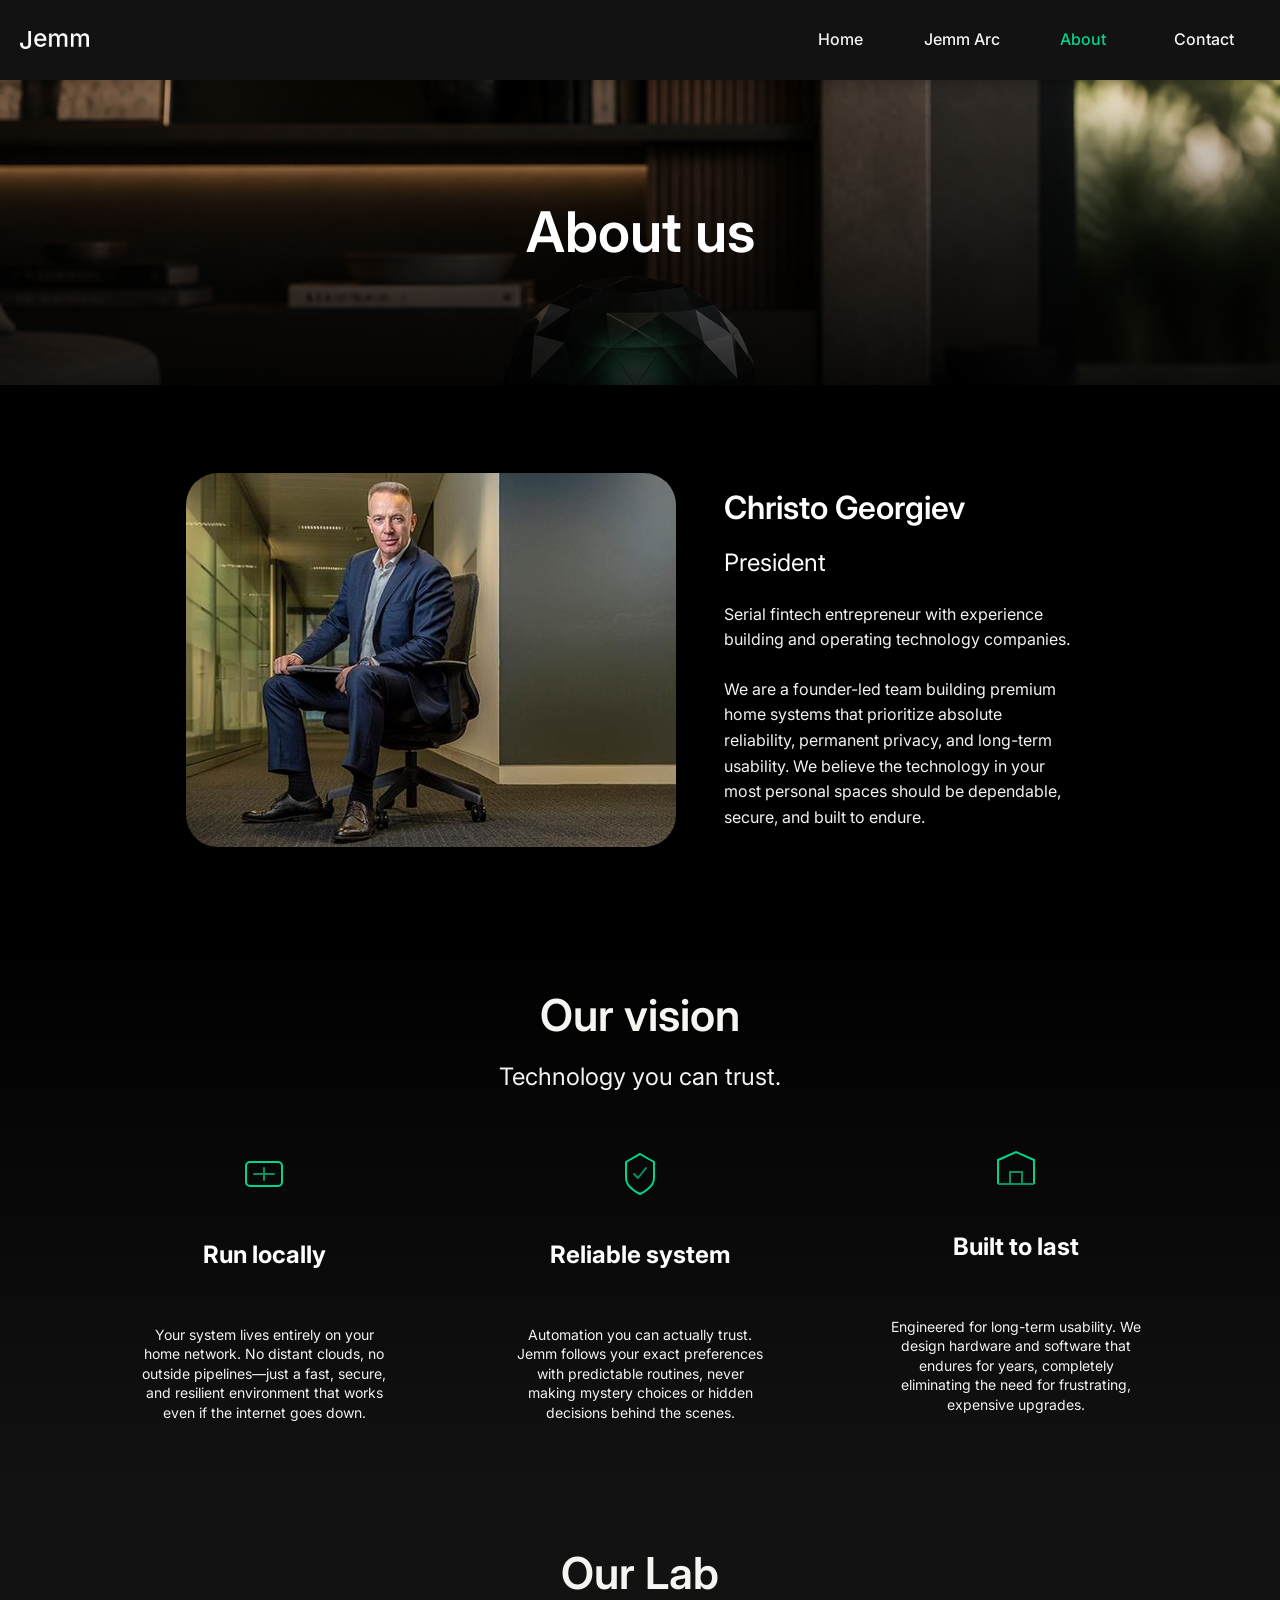
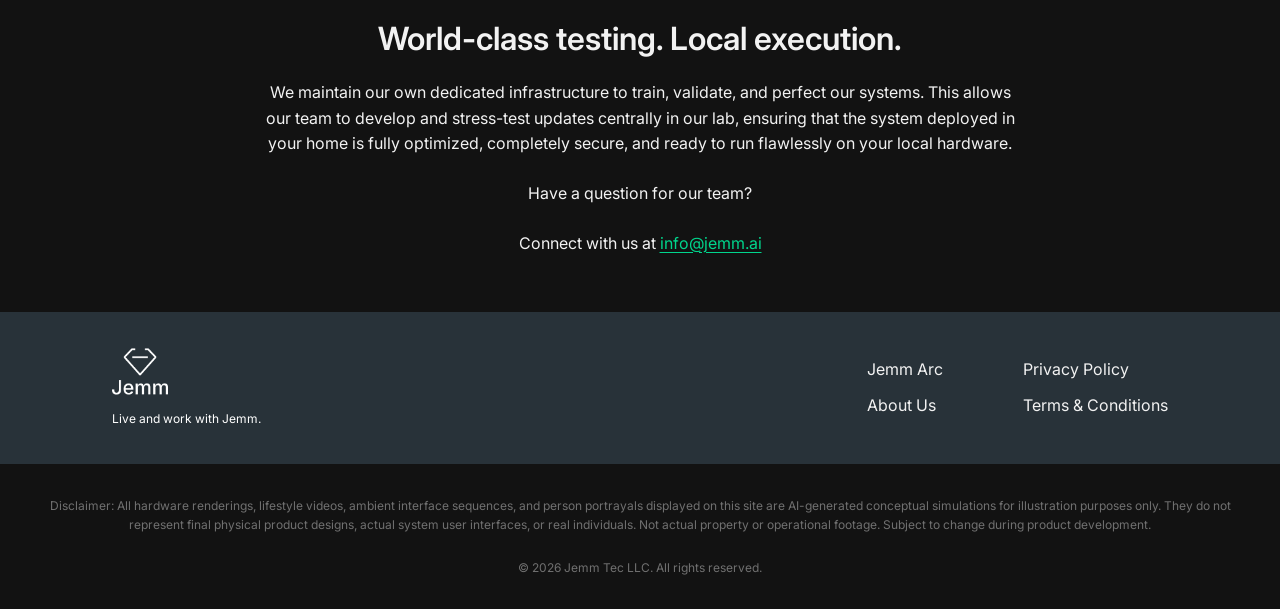
==== about.html @ ce829211 "Add approved Jemm marketing site from Figma Version C. Single static site with Home, Jemm Arc, About" ====
<!DOCTYPE html>
<html lang="en">
<head>
  <meta charset="UTF-8" />
  <meta name="viewport" content="width=device-width, initial-scale=1.0" />
  <link rel="icon" href="assets/favicon.png" type="image/png" />
  <title>About — Jemm</title>
  <meta name="description" content="Founder-led team building premium home systems that prioritize reliability, privacy, and long-term usability." />
  <link rel="preconnect" href="https://fonts.googleapis.com" />
  <link rel="preconnect" href="https://fonts.gstatic.com" crossorigin />
  <link href="https://fonts.googleapis.com/css2?family=Inter:wght@400;500;600;700&display=swap" rel="stylesheet" />
  <link rel="stylesheet" href="css/styles.css" />
</head>
<body>

  <header class="site-header">
    <div class="container site-header__inner">
      <a href="index.html" class="site-logo" aria-label="Jemm home">
        <img src="assets/logo-landscape.svg" alt="Jemm" width="73" height="18" />
      </a>
      <button class="site-nav-toggle" type="button" id="siteNavToggle" aria-expanded="false" aria-controls="siteNav" aria-label="Open menu">
        <span></span><span></span><span></span>
      </button>
      <nav class="site-nav" id="siteNav" aria-label="Main">
        <a href="index.html">Home</a>
        <a href="jemm-arc.html">Jemm Arc</a>
        <a href="about.html" class="is-active" aria-current="page">About</a>
        <a href="contact.html">Contact</a>
      </nav>
    </div>
  </header>

  <main>
    <section class="hero-page" aria-labelledby="about-hero-title">
      <div class="hero-page__bg" aria-hidden="true">
        <img src="assets/images/hero-product.jpg" alt="" />
        <div class="hero-page__overlay"></div>
      </div>
      <div class="hero-page__content">
        <h1 class="h1" id="about-hero-title" style="color: var(--white);">About us</h1>
      </div>
    </section>

    <section class="section section--black" aria-labelledby="founder-title">
      <div class="container">
        <div class="split-card" style="max-width: 972px;">
          <div class="split-card__media">
            <img src="assets/images/christo.jpg" alt="Christo Georgiev, President of Jemm" loading="lazy" />
          </div>
          <div class="split-card__body">
            <h2 class="h3" id="founder-title" style="color: var(--white);">Christo Georgiev</h2>
            <p class="h4" style="color: var(--white); margin: 0;">President</p>
            <p style="margin: 0;">Serial fintech entrepreneur with experience building and operating technology companies.</p>
            <p style="margin: 0;">We are a founder-led team building premium home systems that prioritize absolute reliability, permanent privacy, and long-term usability. We believe the technology in your most personal spaces should be dependable, secure, and built to endure.</p>
          </div>
        </div>
      </div>
    </section>

    <section class="section section--gradient-dark" aria-labelledby="vision-title">
      <div class="container">
        <header class="section-header" style="margin-bottom: 56px;">
          <h2 class="h2" id="vision-title" style="color: var(--coconut);">Our vision</h2>
          <p class="h4" style="color: var(--lite-gray); margin: 0;">Technology you can trust.</p>
        </header>
        <div class="selling-points">
          <article class="selling-point">
            <img class="selling-point__icon" src="assets/icons/icon-local.svg" alt="" style="height: 52px;" />
            <h3 class="selling-point__title">Run locally</h3>
            <p class="selling-point__desc">Your system lives entirely on your home network. No distant clouds, no outside pipelines—just a fast, secure, and resilient environment that works even if the internet goes down.</p>
          </article>
          <article class="selling-point">
            <img class="selling-point__icon" src="assets/icons/icon-reliable.svg" alt="" style="height: 52px;" />
            <h3 class="selling-point__title">Reliable system</h3>
            <p class="selling-point__desc">Automation you can actually trust. Jemm follows your exact preferences with predictable routines, never making mystery choices or hidden decisions behind the scenes.</p>
          </article>
          <article class="selling-point">
            <img class="selling-point__icon" src="assets/icons/icon-lasting.svg" alt="" style="height: 44px;" />
            <h3 class="selling-point__title">Built to last</h3>
            <p class="selling-point__desc">Engineered for long-term usability. We design hardware and software that endures for years, completely eliminating the need for frustrating, expensive upgrades.</p>
          </article>
        </div>
      </div>
    </section>

    <section class="section section--ink" aria-labelledby="lab-title">
      <div class="container lab-section">
        <h2 class="h2" id="lab-title" style="color: var(--coconut);">Our Lab</h2>
        <p class="h3" style="color: var(--lite-gray); margin: 0;">World-class testing. Local execution.</p>
        <p style="margin: 0;">We maintain our own dedicated infrastructure to train, validate, and perfect our systems. This allows our team to develop and stress-test updates centrally in our lab, ensuring that the system deployed in your home is fully optimized, completely secure, and ready to run flawlessly on your local hardware.</p>
        <p style="margin: 0;">Have a question for our team?</p>
        <p style="margin: 0;">Connect with us at <a href="mailto:info@jemm.ai">info@jemm.ai</a></p>
      </div>
    </section>
  </main>

  <footer class="site-footer">
    <div class="container site-footer__inner">
      <div class="site-footer__brand">
        <img class="site-footer__logo" src="assets/logo-vertical.svg" alt="Jemm" width="56" height="47" />
        <p class="caption-12" style="color: var(--white); margin: 0;">Live and work with Jemm.</p>
      </div>
      <div class="site-footer__links">
        <div class="site-footer__col">
          <a href="jemm-arc.html">Jemm Arc</a>
          <a href="about.html">About Us</a>
        </div>
        <div class="site-footer__col">
          <a href="#">Privacy Policy</a>
          <a href="#">Terms &amp; Conditions</a>
        </div>
      </div>
    </div>
  </footer>

  <div class="site-disclaimer">
    <p>Disclaimer: All hardware renderings, lifestyle videos, ambient interface sequences, and person portrayals displayed on this site are AI-generated conceptual simulations for illustration purposes only. They do not represent final physical product designs, actual system user interfaces, or real individuals. Not actual property or operational footage. Subject to change during product development.</p>
    <p>© 2026 Jemm Tec LLC. All rights reserved.</p>
  </div>

  <script src="js/site.js"></script>
</body>
</html>
---- css/styles.css ----
/* Jemm Website Approved — from Figma Version C */

:root {
  --ink: #121212;
  --charcoal: #202020;
  --steel: #283239;
  --deep-green: #002928;
  --emerald: #059161;
  --neon: #00d58c;
  --lite-gray: #f2f2f2;
  --coconut: #f7f5f2;
  --gray: #707070;
  --white: #ffffff;

  --font: "Inter", system-ui, sans-serif;
  --container: 1440px;
  --gutter: 56px;
  --nav-h: 80px;

  --h1: clamp(2.25rem, 5vw, 3.5rem);
  --h2: clamp(1.75rem, 4vw, 2.75rem);
  --h3: clamp(1.375rem, 2.5vw, 2rem);
  --h4: 1.5rem;
  --body: 1rem;
  --caption-14: 0.875rem;
  --caption-12: 0.75rem;

  --radius-sm: 8px;
  --radius-lg: 32px;
  --radius-xl: 48px;
  --shadow-nav: 0 4px 12.5px rgba(0, 0, 0, 0.25);
}

*, *::before, *::after { box-sizing: border-box; }

html { scroll-behavior: smooth; }

body {
  margin: 0;
  font-family: var(--font);
  font-size: var(--body);
  line-height: 1.6;
  color: var(--lite-gray);
  background: var(--ink);
  -webkit-font-smoothing: antialiased;
}

img { max-width: 100%; height: auto; display: block; }

a { color: inherit; text-decoration: none; }

.container {
  width: min(var(--container), 100%);
  margin-inline: auto;
  padding-inline: var(--gutter);
}

/* Typography */
.h1, h1.h1 {
  font-size: var(--h1);
  font-weight: 600;
  line-height: 1.1;
  margin: 0;
}

.h2, h2.h2 {
  font-size: var(--h2);
  font-weight: 600;
  line-height: 1.1;
  margin: 0;
}

.h3, h3.h3 {
  font-size: var(--h3);
  font-weight: 600;
  line-height: 1.1;
  margin: 0;
}

.h4, h4.h4 {
  font-size: var(--h4);
  font-weight: 400;
  line-height: 1.2;
  margin: 0;
}

.text-neon { color: var(--neon); }
.text-emerald { color: var(--emerald); }
.text-center { text-align: center; }
.text-muted { color: var(--gray); }
.lead { font-size: var(--h4); line-height: 1.2; }
.caption-14 { font-size: var(--caption-14); line-height: 1.4; }
.caption-12 { font-size: var(--caption-12); line-height: 1.4; }

.section-header {
  display: flex;
  flex-direction: column;
  align-items: center;
  gap: 24px;
  text-align: center;
  max-width: 896px;
  margin-inline: auto;
}

.section-header--wide { max-width: 100%; }

/* Buttons */
.btn {
  display: inline-flex;
  align-items: center;
  justify-content: center;
  gap: 8px;
  min-height: 40px;
  padding: 12px 20px;
  border-radius: var(--radius-sm);
  border: none;
  font-family: var(--font);
  font-size: var(--body);
  font-weight: 500;
  line-height: 1;
  cursor: pointer;
  transition: background 0.2s, border-color 0.2s, color 0.2s;
}

.btn--primary {
  background: var(--emerald);
  color: var(--white);
}

.btn--primary:hover { background: #047a4f; }

.btn--outline {
  background: transparent;
  color: var(--white);
  border: 1px solid var(--white);
}

.btn--outline:hover {
  background: rgba(255, 255, 255, 0.08);
}

.btn--dark {
  background: var(--emerald);
  color: var(--white);
}

.icon-btn {
  display: inline-flex;
  align-items: center;
  justify-content: center;
  width: 40px;
  height: 40px;
  border-radius: 50%;
  border: 1px solid rgba(255, 255, 255, 0.35);
  background: rgba(0, 0, 0, 0.35);
  color: var(--white);
  cursor: pointer;
}

.icon-btn svg { width: 18px; height: 18px; }

/* Header / Nav */
.site-header {
  position: sticky;
  top: 0;
  z-index: 100;
  height: var(--nav-h);
  background: var(--ink);
  box-shadow: var(--shadow-nav);
}

.site-header__inner {
  display: flex;
  align-items: center;
  justify-content: space-between;
  height: var(--nav-h);
  padding-inline: 20px;
}

.site-logo img {
  height: 18px;
  width: auto;
}

.site-nav {
  display: flex;
  align-items: center;
  gap: 8px;
}

.site-nav a {
  display: flex;
  align-items: center;
  justify-content: center;
  min-width: 113px;
  padding: 4px 8px;
  font-size: var(--body);
  font-weight: 500;
  color: var(--lite-gray);
  transition: color 0.2s;
}

.site-nav a:hover { color: var(--neon); }

.site-nav a.is-active { color: var(--neon); }
.site-nav a.is-active--emerald { color: var(--emerald); }

.site-nav-toggle {
  display: none;
  flex-direction: column;
  gap: 5px;
  padding: 8px;
  border: none;
  background: none;
  cursor: pointer;
}

.site-nav-toggle span {
  display: block;
  width: 22px;
  height: 2px;
  background: var(--white);
}

@media (max-width: 768px) {
  .site-nav-toggle { display: flex; }

  .site-nav {
    position: fixed;
    inset: var(--nav-h) 0 auto 0;
    flex-direction: column;
    padding: 24px;
    background: var(--ink);
    transform: translateY(-120%);
    opacity: 0;
    pointer-events: none;
    transition: transform 0.25s, opacity 0.25s;
  }

  .site-nav.is-open {
    transform: translateY(0);
    opacity: 1;
    pointer-events: auto;
  }
}

/* Hero — Home */
.hero-home {
  position: relative;
  min-height: calc(100vh - var(--nav-h));
  min-height: calc(100dvh - var(--nav-h));
  display: flex;
  align-items: flex-end;
  justify-content: center;
  padding: var(--gutter);
  padding-bottom: 100px;
  overflow: hidden;
}

.hero-home__bg {
  position: absolute;
  inset: 0;
  z-index: 0;
}

.hero-home__bg img {
  width: 100%;
  height: 100%;
  object-fit: cover;
}

.hero-home__overlay {
  position: absolute;
  inset: 0;
  background: linear-gradient(to top, rgba(0, 0, 0, 0.75) 0%, rgba(0, 0, 0, 0.35) 50%, rgba(0, 0, 0, 0.2) 100%);
}

.hero-home__content {
  position: relative;
  z-index: 1;
  display: flex;
  flex-direction: column;
  align-items: center;
  gap: 56px;
  width: 100%;
  max-width: 590px;
  text-align: center;
}

.hero-home__copy { display: flex; flex-direction: column; gap: 8px; }

.hero-home__actions {
  display: flex;
  flex-wrap: wrap;
  gap: 12px;
  justify-content: center;
}

/* Hero — Page (product, about, contact) */
.hero-page {
  position: relative;
  min-height: 305px;
  display: flex;
  align-items: center;
  justify-content: center;
  padding: var(--gutter);
  text-align: center;
}

.hero-page--tall { min-height: 350px; }

.hero-page__bg {
  position: absolute;
  inset: 0;
  z-index: 0;
}

.hero-page__bg img {
  width: 100%;
  height: 100%;
  object-fit: cover;
}

.hero-page__overlay {
  position: absolute;
  inset: 0;
  background: linear-gradient(to top, rgba(0, 0, 0, 0.85), rgba(0, 0, 0, 0));
}

.hero-page__content {
  position: relative;
  z-index: 1;
  max-width: 590px;
}

/* Sections */
.section {
  padding: 56px var(--gutter);
}

.section--gradient-dark {
  background: linear-gradient(to bottom, #000, var(--ink));
}

.section--black { background: #000; }
.section--charcoal { background: var(--charcoal); }
.section--ink { background: var(--ink); }
.section--deep { background: var(--deep-green); }
.section--steel { background: var(--steel); }

/* Introducing Jemm Arc */
.arc-intro {
  display: flex;
  flex-direction: column;
  align-items: center;
  gap: 32px;
  text-align: center;
}

.arc-intro__title {
  font-size: var(--h1);
  font-weight: 600;
  color: var(--neon);
  margin: 0;
}

.arc-intro__lead {
  font-size: var(--h4);
  color: var(--lite-gray);
  max-width: 1328px;
}

.arc-intro__tagline {
  font-size: var(--body);
  color: var(--white);
}

.device-showcase {
  position: relative;
  width: min(668px, 100%);
  height: 354px;
}

.device-showcase__blur {
  position: absolute;
  left: 50%;
  top: 50%;
  transform: translate(-50%, -50%);
  width: 327px;
  height: 328px;
  pointer-events: none;
}

.device-showcase__wave {
  position: absolute;
  inset: -4% -8%;
  pointer-events: none;
}

.device-showcase__device {
  position: absolute;
  left: 50%;
  top: 50%;
  transform: translate(-50%, -50%);
  width: min(441px, 90%);
}

.selling-points {
  display: grid;
  grid-template-columns: repeat(3, 1fr);
  gap: 72px;
  width: 100%;
  max-width: 1328px;
  margin-top: 24px;
}

.selling-point {
  display: flex;
  flex-direction: column;
  align-items: center;
  gap: 12px;
  text-align: center;
  max-width: 350px;
  padding-inline: 24px;
}

.selling-point__icon {
  width: 52px;
  height: 62px;
  object-fit: contain;
}

.selling-point__title {
  font-size: var(--h4);
  color: var(--white);
}

.selling-point__desc {
  font-size: var(--caption-14);
  color: var(--lite-gray);
  line-height: 1.4;
}

@media (max-width: 960px) {
  .selling-points { grid-template-columns: 1fr; gap: 40px; }
  .selling-point { max-width: none; }
}

/* Simply speak / Hey Jemm */
.hey-jemm {
  display: flex;
  flex-direction: column;
  align-items: center;
  gap: 32px;
}

.hey-jemm__demo {
  position: relative;
  width: 100%;
  max-width: 1328px;
  min-height: 480px;
  border-radius: var(--radius-xl);
  background: var(--charcoal) url("../assets/images/story-1.jpg") center / cover no-repeat;
  display: flex;
  align-items: flex-end;
  justify-content: center;
  padding: 32px 24px 48px;
  overflow: hidden;
}

.hey-jemm__demo::before {
  content: "";
  position: absolute;
  inset: 0;
  background: linear-gradient(to top, rgba(0, 0, 0, 0.85) 0%, rgba(0, 0, 0, 0.2) 60%);
}

.hey-jemm__panel {
  position: relative;
  z-index: 1;
  display: flex;
  flex-direction: column;
  align-items: center;
  gap: 24px;
  width: 100%;
  max-width: 748px;
  text-align: center;
}

.hey-jemm__response {
  font-size: var(--h3);
  font-weight: 600;
  color: var(--neon);
}

.hey-jemm__chips {
  display: flex;
  flex-wrap: wrap;
  gap: 16px;
  justify-content: center;
}

.chip-btn {
  min-height: 40px;
  padding: 12px 20px;
  border-radius: var(--radius-sm);
  border: none;
  background: var(--emerald);
  color: var(--white);
  font-family: var(--font);
  font-size: var(--body);
  cursor: pointer;
  transition: background 0.2s;
}

.chip-btn:hover { background: #047a4f; }
.chip-btn.is-active { outline: 2px solid var(--neon); outline-offset: 2px; }

/* Story rows */
.story-rows {
  display: flex;
  flex-direction: column;
  gap: 72px;
  width: 100%;
  max-width: 1328px;
  margin-inline: auto;
}

.story-row {
  display: grid;
  grid-template-columns: 1fr 1fr;
  gap: 0;
  align-items: center;
  min-height: 400px;
}

.story-row__media {
  border-radius: var(--radius-xl);
  overflow: hidden;
  aspect-ratio: 657 / 561;
}

.story-row__media img {
  width: 100%;
  height: 100%;
  object-fit: cover;
}

.story-row__copy {
  display: flex;
  flex-direction: column;
  gap: 24px;
  padding: 0 56px;
}

.story-row--reverse .story-row__media { order: 2; }
.story-row--reverse .story-row__copy { order: 1; }

@media (max-width: 960px) {
  .story-row,
  .story-row--reverse {
    grid-template-columns: 1fr;
  }

  .story-row__copy { padding: 24px 0; order: 2 !important; }
  .story-row__media { order: 1 !important; }
}

/* Ownership */
.ownership-visual {
  width: 100%;
  border-radius: var(--radius-xl);
  overflow: hidden;
  aspect-ratio: 1328 / 600;
  margin-top: 48px;
}

.ownership-visual img {
  width: 100%;
  height: 100%;
  object-fit: cover;
}

/* CTA band */
.cta-band {
  position: relative;
  min-height: 500px;
  display: flex;
  align-items: center;
  justify-content: center;
  padding: 20px var(--gutter);
  text-align: center;
}

.cta-band__bg {
  position: absolute;
  inset: 0;
}

.cta-band__bg img {
  width: 100%;
  height: 100%;
  object-fit: cover;
}

.cta-band__overlay {
  position: absolute;
  inset: 0;
  background: rgba(0, 0, 0, 0.25);
}

.cta-band__content {
  position: relative;
  z-index: 1;
  display: flex;
  flex-direction: column;
  align-items: center;
  gap: 24px;
  max-width: 700px;
}

/* Product split */
.split-card {
  display: grid;
  grid-template-columns: minmax(0, 490px) 1fr;
  gap: 24px;
  align-items: center;
  max-width: 1131px;
  margin-inline: auto;
  padding: 32px;
  border-radius: var(--radius-xl);
}

.split-card__media {
  border-radius: var(--radius-lg);
  overflow: hidden;
  aspect-ratio: 490 / 374;
}

.split-card__media img {
  width: 100%;
  height: 100%;
  object-fit: cover;
}

.split-card__body {
  display: flex;
  flex-direction: column;
  gap: 24px;
  padding-inline: 24px;
}

@media (max-width: 960px) {
  .split-card {
    grid-template-columns: 1fr;
    padding: 24px;
  }
}

/* Partner band */
.partner-band {
  display: grid;
  grid-template-columns: 1fr auto;
  gap: 100px;
  align-items: center;
  padding: 56px 72px;
}

.partner-band__copy {
  display: flex;
  flex-direction: column;
  gap: 32px;
}

.partner-band__visual {
  position: relative;
  width: 430px;
  height: 228px;
}

.partner-band__visual img.device {
  position: absolute;
  left: 50%;
  top: 50%;
  transform: translate(-50%, -50%);
  width: 245px;
}

.partner-band__visual img.blur {
  position: absolute;
  left: 50%;
  top: 50%;
  transform: translate(-50%, -50%);
  width: 228px;
}

@media (max-width: 960px) {
  .partner-band {
    grid-template-columns: 1fr;
    gap: 40px;
    padding: 48px var(--gutter);
  }

  .partner-band__visual {
    width: 100%;
    max-width: 430px;
    margin-inline: auto;
  }
}

/* About — lab */
.lab-section {
  max-width: 874px;
  margin-inline: auto;
  text-align: center;
  display: flex;
  flex-direction: column;
  gap: 24px;
}

.lab-section a {
  color: var(--neon);
  text-decoration: underline;
  text-underline-offset: 3px;
}

/* Contact */
.contact-grid {
  display: grid;
  grid-template-columns: 1fr 1fr;
  gap: 56px;
  max-width: 972px;
  margin-inline: auto;
}

.contact-form {
  display: flex;
  flex-direction: column;
  gap: 20px;
}

.contact-form label {
  display: flex;
  flex-direction: column;
  gap: 8px;
  font-size: var(--caption-14);
  color: var(--lite-gray);
}

.contact-form input,
.contact-form textarea,
.contact-form select {
  font-family: var(--font);
  font-size: var(--body);
  padding: 12px 16px;
  border-radius: var(--radius-sm);
  border: 1px solid rgba(255, 255, 255, 0.15);
  background: rgba(255, 255, 255, 0.06);
  color: var(--white);
}

.contact-form textarea { min-height: 140px; resize: vertical; }

.contact-info {
  display: flex;
  flex-direction: column;
  gap: 32px;
}

.contact-info__block h3 {
  font-size: var(--h4);
  font-weight: 400;
  margin: 0 0 8px;
  color: var(--white);
}

.contact-info__block p {
  margin: 0;
  color: var(--lite-gray);
}

.contact-info__block a {
  color: var(--neon);
  text-decoration: underline;
}

@media (max-width: 768px) {
  .contact-grid { grid-template-columns: 1fr; }
}

/* Footer */
.site-footer {
  background: var(--steel);
  padding: 36px var(--gutter);
}

.site-footer__inner {
  display: flex;
  align-items: center;
  justify-content: space-between;
  gap: 16px;
  flex-wrap: wrap;
}

.site-footer__brand {
  display: flex;
  flex-direction: column;
  gap: 16px;
}

.site-footer__logo {
  width: 56px;
  height: 47px;
}

.site-footer__links {
  display: flex;
  gap: 80px;
}

.site-footer__col {
  display: flex;
  flex-direction: column;
  gap: 10px;
}

.site-footer__col a {
  font-size: var(--body);
  color: var(--lite-gray);
}

.site-footer__col a:hover { color: var(--neon); }

.site-disclaimer {
  background: var(--ink);
  padding: 32px 24px;
  display: flex;
  flex-direction: column;
  gap: 24px;
  align-items: center;
  text-align: center;
}

.site-disclaimer p {
  margin: 0;
  font-size: var(--caption-12);
  color: var(--gray);
  max-width: 1392px;
}

@media (max-width: 640px) {
  .site-footer__inner { flex-direction: column; align-items: flex-start; }
  .site-footer__links { gap: 40px; }
}
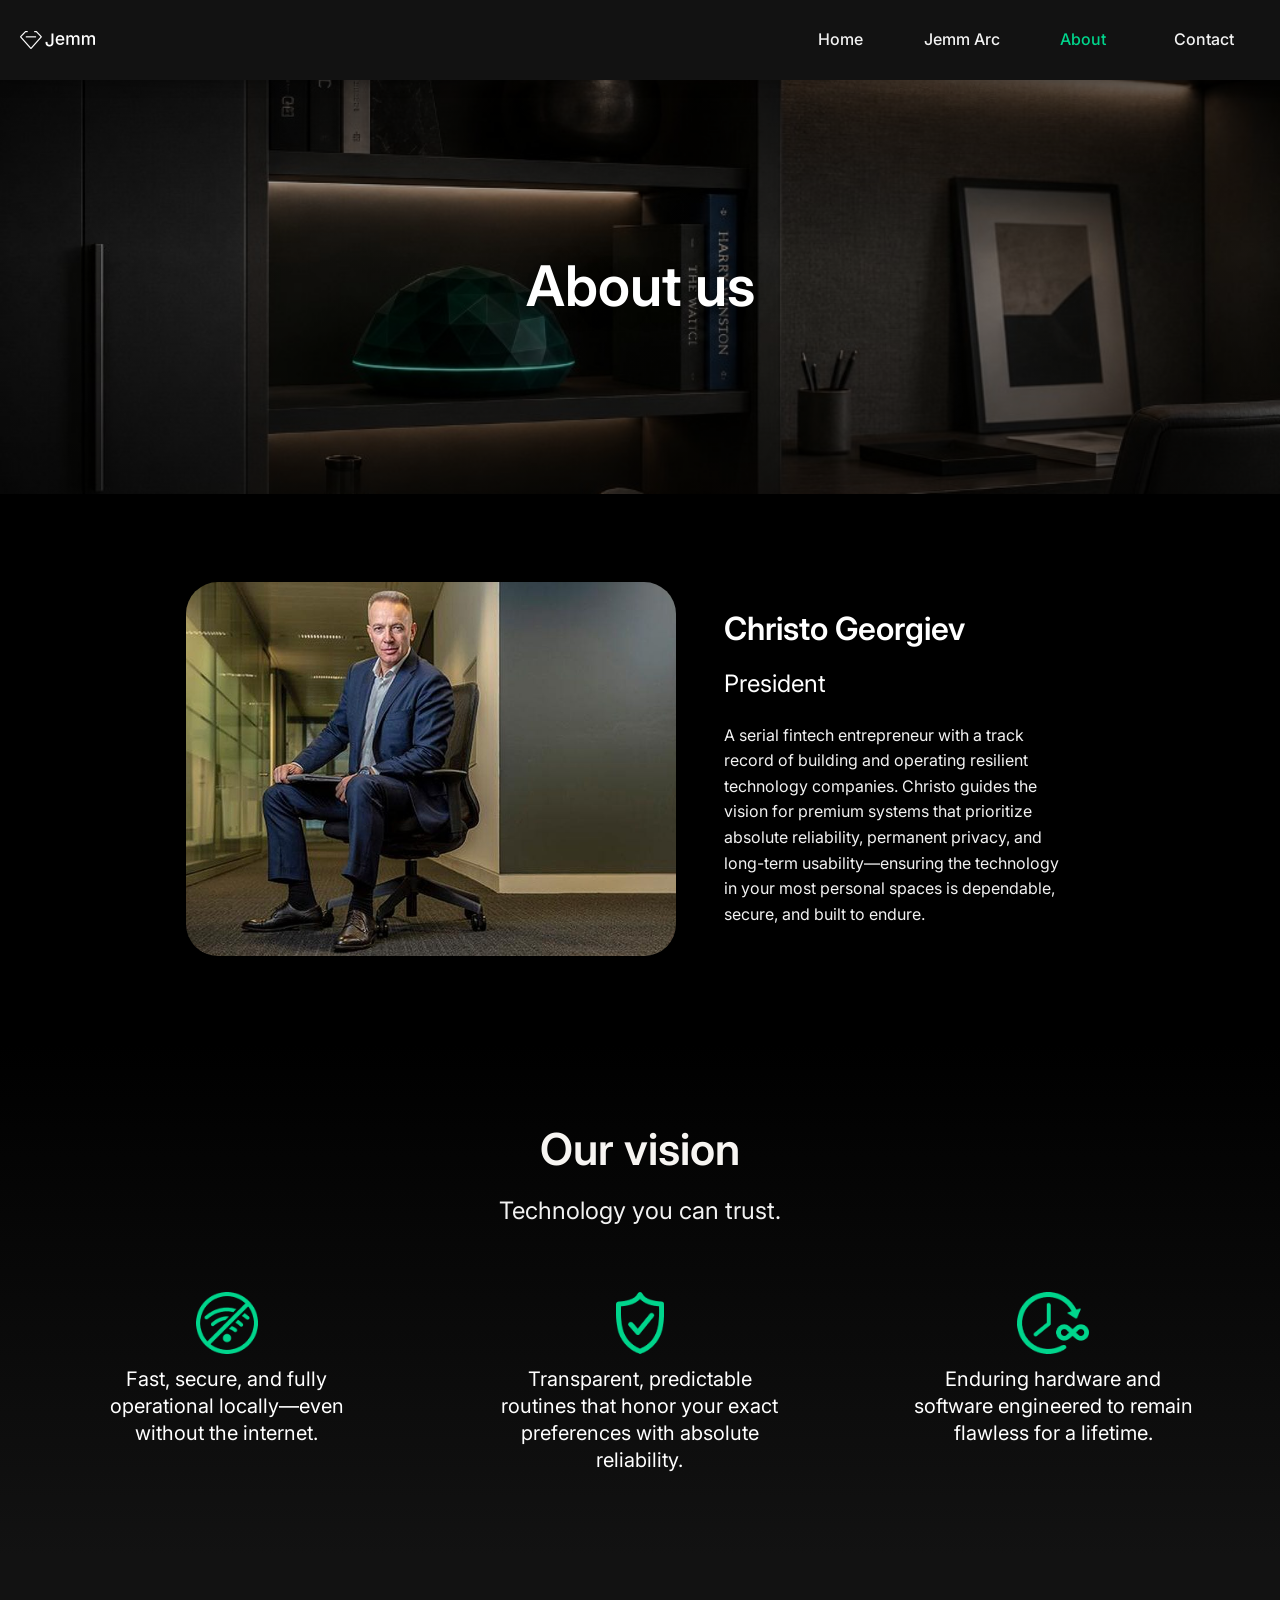
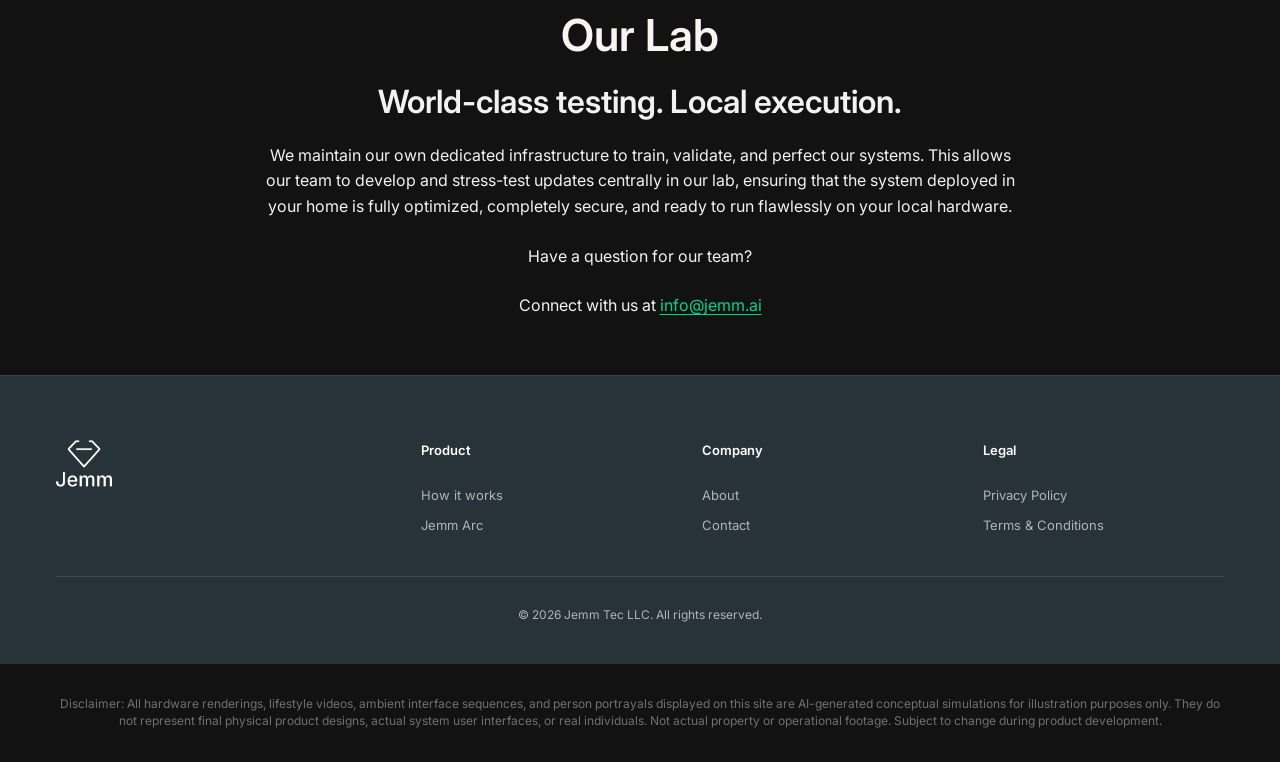
==== commit 5c780db9: "Finish approved Jemm marketing site Publish the finalized responsive marketing experience, shared le" ====
--- a/about.html
+++ b/about.html
@@ -13,10 +13,10 @@
 </head>
 <body>
 
-  <header class="site-header">
+  <header class="site-header site-header--page" id="siteHeader">
     <div class="container site-header__inner">
       <a href="index.html" class="site-logo" aria-label="Jemm home">
-        <img src="assets/logo-landscape.svg" alt="Jemm" width="73" height="18" />
+        <img src="assets/logo-landscape-white.png" alt="Jemm" width="75" height="18" />
       </a>
       <button class="site-nav-toggle" type="button" id="siteNavToggle" aria-expanded="false" aria-controls="siteNav" aria-label="Open menu">
         <span></span><span></span><span></span>
@@ -31,10 +31,9 @@
   </header>
 
   <main>
-    <section class="hero-page" aria-labelledby="about-hero-title">
+    <section class="hero-page hero-page--scene hero-page--plain hero-page--about" aria-labelledby="about-hero-title">
       <div class="hero-page__bg" aria-hidden="true">
-        <img src="assets/images/hero-product.jpg" alt="" />
-        <div class="hero-page__overlay"></div>
+        <img src="assets/images/hero-about.jpg" alt="" />
       </div>
       <div class="hero-page__content">
         <h1 class="h1" id="about-hero-title" style="color: var(--white);">About us</h1>
@@ -50,8 +49,7 @@
           <div class="split-card__body">
             <h2 class="h3" id="founder-title" style="color: var(--white);">Christo Georgiev</h2>
             <p class="h4" style="color: var(--white); margin: 0;">President</p>
-            <p style="margin: 0;">Serial fintech entrepreneur with experience building and operating technology companies.</p>
-            <p style="margin: 0;">We are a founder-led team building premium home systems that prioritize absolute reliability, permanent privacy, and long-term usability. We believe the technology in your most personal spaces should be dependable, secure, and built to endure.</p>
+            <p style="margin: 0;">A serial fintech entrepreneur with a track record of building and operating resilient technology companies. Christo guides the vision for premium systems that prioritize absolute reliability, permanent privacy, and long-term usability—ensuring the technology in your most personal spaces is dependable, secure, and built to endure.</p>
           </div>
         </div>
       </div>
@@ -65,19 +63,16 @@
         </header>
         <div class="selling-points">
           <article class="selling-point">
-            <img class="selling-point__icon" src="assets/icons/icon-local.svg" alt="" style="height: 52px;" />
-            <h3 class="selling-point__title">Run locally</h3>
-            <p class="selling-point__desc">Your system lives entirely on your home network. No distant clouds, no outside pipelines—just a fast, secure, and resilient environment that works even if the internet goes down.</p>
+            <span class="selling-point__icon about-feature-icon about-feature-icon--local" role="img" aria-label="Local processing"></span>
+            <p class="selling-point__statement">Fast, secure, and fully operational locally—even without the internet.</p>
           </article>
           <article class="selling-point">
-            <img class="selling-point__icon" src="assets/icons/icon-reliable.svg" alt="" style="height: 52px;" />
-            <h3 class="selling-point__title">Reliable system</h3>
-            <p class="selling-point__desc">Automation you can actually trust. Jemm follows your exact preferences with predictable routines, never making mystery choices or hidden decisions behind the scenes.</p>
+            <span class="selling-point__icon about-feature-icon about-feature-icon--reliable" role="img" aria-label="Reliable system"></span>
+            <p class="selling-point__statement">Transparent, predictable routines that honor your exact preferences with absolute reliability.</p>
           </article>
           <article class="selling-point">
-            <img class="selling-point__icon" src="assets/icons/icon-lasting.svg" alt="" style="height: 44px;" />
-            <h3 class="selling-point__title">Built to last</h3>
-            <p class="selling-point__desc">Engineered for long-term usability. We design hardware and software that endures for years, completely eliminating the need for frustrating, expensive upgrades.</p>
+            <span class="selling-point__icon about-feature-icon about-feature-icon--built-to-last" role="img" aria-label="Built to last"></span>
+            <p class="selling-point__statement">Enduring hardware and software engineered to remain flawless for a lifetime.</p>
           </article>
         </div>
       </div>
@@ -94,30 +89,9 @@
     </section>
   </main>
 
-  <footer class="site-footer">
-    <div class="container site-footer__inner">
-      <div class="site-footer__brand">
-        <img class="site-footer__logo" src="assets/logo-vertical.svg" alt="Jemm" width="56" height="47" />
-        <p class="caption-12" style="color: var(--white); margin: 0;">Live and work with Jemm.</p>
-      </div>
-      <div class="site-footer__links">
-        <div class="site-footer__col">
-          <a href="jemm-arc.html">Jemm Arc</a>
-          <a href="about.html">About Us</a>
-        </div>
-        <div class="site-footer__col">
-          <a href="#">Privacy Policy</a>
-          <a href="#">Terms &amp; Conditions</a>
-        </div>
-      </div>
-    </div>
-  </footer>
+  <div id="site-footer-mount"></div>
 
-  <div class="site-disclaimer">
-    <p>Disclaimer: All hardware renderings, lifestyle videos, ambient interface sequences, and person portrayals displayed on this site are AI-generated conceptual simulations for illustration purposes only. They do not represent final physical product designs, actual system user interfaces, or real individuals. Not actual property or operational footage. Subject to change during product development.</p>
-    <p>© 2026 Jemm Tec LLC. All rights reserved.</p>
-  </div>
-
+  <script src="js/footer.js"></script>
   <script src="js/site.js"></script>
 </body>
 </html>
--- a/css/styles.css
+++ b/css/styles.css
@@ -14,13 +14,13 @@
 
   --font: "Inter", system-ui, sans-serif;
   --container: 1440px;
-  --gutter: 56px;
+  --gutter: clamp(20px, 5vw, 56px);
   --nav-h: 80px;
 
   --h1: clamp(2.25rem, 5vw, 3.5rem);
   --h2: clamp(1.75rem, 4vw, 2.75rem);
   --h3: clamp(1.375rem, 2.5vw, 2rem);
-  --h4: 1.5rem;
+  --h4: clamp(1.125rem, 2.5vw, 1.5rem);
   --body: 1rem;
   --caption-14: 0.875rem;
   --caption-12: 0.75rem;
@@ -29,11 +29,15 @@
   --radius-lg: 32px;
   --radius-xl: 48px;
   --shadow-nav: 0 4px 12.5px rgba(0, 0, 0, 0.25);
+  --signature-gradient: linear-gradient(135deg, #00d58c 0%, #059161 100%);
 }
 
 *, *::before, *::after { box-sizing: border-box; }
 
-html { scroll-behavior: smooth; }
+html {
+  scroll-behavior: smooth;
+  overflow-x: clip;
+}
 
 body {
   margin: 0;
@@ -43,6 +47,11 @@
   color: var(--lite-gray);
   background: var(--ink);
   -webkit-font-smoothing: antialiased;
+  overflow-x: clip;
+}
+
+body:not(.page-home) main {
+  padding-top: var(--nav-h);
 }
 
 img { max-width: 100%; height: auto; display: block; }
@@ -86,6 +95,44 @@
 
 .text-neon { color: var(--neon); }
 .text-emerald { color: var(--emerald); }
+
+.text-glisten {
+  background: linear-gradient(
+    135deg,
+    #059161 0%,
+    #00d58c 28%,
+    #b8ffe8 48%,
+    #00d58c 68%,
+    #059161 100%
+  );
+  background-size: 220% 220%;
+  -webkit-background-clip: text;
+  background-clip: text;
+  color: transparent;
+  animation: jemm-glisten 4.2s ease-in-out infinite;
+  filter: drop-shadow(0 0 10px rgba(0, 213, 140, 0.35))
+    drop-shadow(0 0 28px rgba(0, 213, 140, 0.12));
+}
+
+@keyframes jemm-glisten {
+  0%,
+  100% {
+    background-position: 0% 50%;
+  }
+
+  50% {
+    background-position: 100% 50%;
+  }
+}
+
+@media (prefers-reduced-motion: reduce) {
+  .text-glisten {
+    animation: none;
+    background: var(--signature-gradient);
+    background-size: 100% 100%;
+    filter: none;
+  }
+}
 .text-center { text-align: center; }
 .text-muted { color: var(--gray); }
 .lead { font-size: var(--h4); line-height: 1.2; }
@@ -123,11 +170,14 @@
 }
 
 .btn--primary {
-  background: var(--emerald);
-  color: var(--white);
-}
-
-.btn--primary:hover { background: #047a4f; }
+  background: var(--neon);
+  color: var(--deep-green);
+}
+
+.btn--primary:hover {
+  background: #00bf7d;
+  color: var(--deep-green);
+}
 
 .btn--outline {
   background: transparent;
@@ -140,8 +190,8 @@
 }
 
 .btn--dark {
-  background: var(--emerald);
-  color: var(--white);
+  background: var(--neon);
+  color: var(--deep-green);
 }
 
 .icon-btn {
@@ -161,12 +211,43 @@
 
 /* Header / Nav */
 .site-header {
-  position: sticky;
+  position: fixed;
   top: 0;
+  left: 0;
+  right: 0;
   z-index: 100;
   height: var(--nav-h);
+  background: transparent;
+  box-shadow: none;
+  border-bottom: none;
+  transition: background 0.3s ease, box-shadow 0.3s ease;
+}
+
+.site-header--solid,
+.site-header--page {
   background: var(--ink);
   box-shadow: var(--shadow-nav);
+}
+
+.site-header:not(.site-header--solid):not(.site-header--page) {
+  background: transparent;
+  box-shadow: none;
+}
+
+.site-header:not(.site-header--solid):not(.site-header--page) .site-nav a {
+  color: rgba(255, 255, 255, 0.82);
+}
+
+.site-header:not(.site-header--solid):not(.site-header--page) .site-nav a:hover {
+  color: var(--white);
+}
+
+.site-header:not(.site-header--solid):not(.site-header--page) .site-nav a.is-active {
+  color: var(--neon);
+}
+
+.site-header:not(.site-header--solid):not(.site-header--page) .site-nav a.is-active--emerald {
+  color: var(--neon);
 }
 
 .site-header__inner {
@@ -202,8 +283,14 @@
 
 .site-nav a:hover { color: var(--neon); }
 
-.site-nav a.is-active { color: var(--neon); }
-.site-nav a.is-active--emerald { color: var(--emerald); }
+.site-nav a.is-active {
+  color: var(--neon);
+}
+
+.site-header--page .site-nav a.is-active,
+.site-header--solid .site-nav a.is-active {
+  color: var(--neon);
+}
 
 .site-nav-toggle {
   display: none;
@@ -225,11 +312,16 @@
 @media (max-width: 768px) {
   .site-nav-toggle { display: flex; }
 
+  .site-header__inner {
+    padding-inline: var(--gutter);
+  }
+
   .site-nav {
     position: fixed;
     inset: var(--nav-h) 0 auto 0;
     flex-direction: column;
-    padding: 24px;
+    align-items: stretch;
+    padding: 24px var(--gutter);
     background: var(--ink);
     transform: translateY(-120%);
     opacity: 0;
@@ -237,18 +329,52 @@
     transition: transform 0.25s, opacity 0.25s;
   }
 
+  .site-nav a {
+    min-width: 0;
+    width: 100%;
+    justify-content: flex-start;
+    padding: 12px 8px;
+  }
+
   .site-nav.is-open {
     transform: translateY(0);
     opacity: 1;
     pointer-events: auto;
   }
+
+  .hero-home {
+    min-height: max(640px, 100svh);
+    min-height: max(640px, 100dvh);
+    padding-bottom: 64px;
+  }
+
+  .hero-home__content {
+    gap: clamp(48px, 12vw, 80px);
+  }
+
+  .hero-home__stack {
+    gap: 32px;
+  }
+
+  .hero-page {
+    padding-block: 32px;
+  }
+
+  .hero-page--scene {
+    min-height: clamp(260px, 38vh, 360px);
+  }
+
+  .contact-grid {
+    grid-template-columns: 1fr;
+    gap: 40px;
+  }
 }
 
 /* Hero — Home */
 .hero-home {
   position: relative;
-  min-height: calc(100vh - var(--nav-h));
-  min-height: calc(100dvh - var(--nav-h));
+  min-height: max(945px, 100vh);
+  min-height: max(945px, 100dvh);
   display: flex;
   align-items: flex-end;
   justify-content: center;
@@ -263,7 +389,8 @@
   z-index: 0;
 }
 
-.hero-home__bg img {
+.hero-home__bg img,
+.hero-home__bg video {
   width: 100%;
   height: 100%;
   object-fit: cover;
@@ -272,7 +399,9 @@
 .hero-home__overlay {
   position: absolute;
   inset: 0;
-  background: linear-gradient(to top, rgba(0, 0, 0, 0.75) 0%, rgba(0, 0, 0, 0.35) 50%, rgba(0, 0, 0, 0.2) 100%);
+  background:
+    linear-gradient(to top, rgba(0, 0, 0, 0.72) 0%, rgba(0, 0, 0, 0.28) 42%, rgba(0, 0, 0, 0.18) 100%),
+    rgba(0, 0, 0, 0.22);
 }
 
 .hero-home__content {
@@ -281,19 +410,48 @@
   display: flex;
   flex-direction: column;
   align-items: center;
-  gap: 56px;
+  gap: 150px;
   width: 100%;
   max-width: 590px;
   text-align: center;
 }
 
-.hero-home__copy { display: flex; flex-direction: column; gap: 8px; }
+.hero-home__stack {
+  display: flex;
+  flex-direction: column;
+  align-items: center;
+  gap: 56px;
+  width: 100%;
+}
+
+.hero-home__copy {
+  display: flex;
+  flex-direction: column;
+  gap: 8px;
+  width: 100%;
+}
 
 .hero-home__actions {
   display: flex;
   flex-wrap: wrap;
   gap: 12px;
   justify-content: center;
+}
+
+.btn--ghost {
+  background: transparent;
+  color: var(--white);
+  border: 1px solid var(--white);
+  min-width: 160px;
+}
+
+.btn--ghost:hover {
+  background: rgba(255, 255, 255, 0.08);
+}
+
+.hero-home .icon-btn {
+  border-color: rgba(255, 255, 255, 0.55);
+  background: rgba(0, 0, 0, 0.2);
 }
 
 /* Hero — Page (product, about, contact) */
@@ -309,6 +467,47 @@
 
 .hero-page--tall { min-height: 350px; }
 
+.hero-page--scene {
+  min-height: clamp(340px, 46vh, 480px);
+}
+
+.hero-page--plain .hero-page__content {
+  text-shadow: 0 2px 20px rgba(0, 0, 0, 0.55);
+}
+
+.hero-page--about .hero-page__bg img {
+  object-position: center 45%;
+}
+
+.hero-page--contact .hero-page__bg img {
+  object-position: center 58%;
+}
+
+.hero-page--product .hero-page__bg img {
+  object-position: center 58%;
+}
+
+.hero-page--product .hero-page__overlay {
+  background: linear-gradient(
+    to bottom,
+    rgba(0, 0, 0, 0.58) 0%,
+    rgba(0, 0, 0, 0.18) 42%,
+    rgba(0, 0, 0, 0.52) 100%
+  );
+}
+
+.hero-page--plain .hero-page__bg::after {
+  content: "";
+  position: absolute;
+  inset: 0;
+  background: linear-gradient(
+    to bottom,
+    rgba(0, 0, 0, 0.58) 0%,
+    rgba(0, 0, 0, 0.18) 42%,
+    rgba(0, 0, 0, 0.52) 100%
+  );
+}
+
 .hero-page__bg {
   position: absolute;
   inset: 0;
@@ -335,7 +534,7 @@
 
 /* Sections */
 .section {
-  padding: 56px var(--gutter);
+  padding-block: 56px;
 }
 
 .section--gradient-dark {
@@ -349,60 +548,134 @@
 .section--steel { background: var(--steel); }
 
 /* Introducing Jemm Arc */
+.section--gradient-dark {
+  padding-top: 81px;
+  padding-bottom: 81px;
+  overflow: visible;
+}
+
 .arc-intro {
   display: flex;
   flex-direction: column;
   align-items: center;
   gap: 32px;
   text-align: center;
+  overflow: visible;
 }
 
 .arc-intro__title {
   font-size: var(--h1);
   font-weight: 600;
-  color: var(--neon);
   margin: 0;
 }
 
 .arc-intro__lead {
   font-size: var(--h4);
+  line-height: 1.2;
   color: var(--lite-gray);
   max-width: 1328px;
+  margin: 0;
 }
 
 .arc-intro__tagline {
   font-size: var(--body);
   color: var(--white);
+  margin: 0;
+}
+
+.arc-intro__link {
+  font-size: var(--body);
+  font-weight: 500;
+  color: var(--neon);
+  text-decoration: none;
+}
+
+.arc-intro__link:hover {
+  color: var(--emerald);
+}
+
+.arc-intro__disclaimer {
+  margin: 0;
+  max-width: 590px;
 }
 
 .device-showcase {
   position: relative;
-  width: min(668px, 100%);
-  height: 354px;
-}
-
-.device-showcase__blur {
+  display: grid;
+  place-items: center;
+  width: min(668px, calc(100% - 24px));
+  margin-inline: auto;
+  overflow: visible;
+  padding: 8px 0 20px;
+  isolation: isolate;
+}
+
+.device-showcase::before {
+  content: "";
   position: absolute;
   left: 50%;
   top: 50%;
   transform: translate(-50%, -50%);
-  width: 327px;
-  height: 328px;
+  width: 68%;
+  height: 62%;
+  background: radial-gradient(
+    ellipse at center,
+    rgba(0, 213, 140, 0.1) 0%,
+    rgba(5, 145, 97, 0.05) 38%,
+    rgba(0, 213, 140, 0.02) 58%,
+    transparent 76%
+  );
+  z-index: 1;
   pointer-events: none;
-}
-
-.device-showcase__wave {
-  position: absolute;
-  inset: -4% -8%;
-  pointer-events: none;
-}
-
-.device-showcase__device {
+  filter: blur(10px);
+}
+
+.device-showcase::after {
+  content: "";
   position: absolute;
   left: 50%;
-  top: 50%;
+  top: 62%;
   transform: translate(-50%, -50%);
-  width: min(441px, 90%);
+  width: 50%;
+  height: 18%;
+  background: radial-gradient(
+    ellipse at center,
+    rgba(0, 213, 140, 0.14) 0%,
+    rgba(5, 145, 97, 0.07) 42%,
+    rgba(0, 213, 140, 0.03) 62%,
+    transparent 82%
+  );
+  z-index: 1;
+  pointer-events: none;
+  filter: blur(12px);
+}
+
+.device-showcase__device {
+  position: relative;
+  width: min(420px, 68%);
+  height: auto;
+  max-width: none;
+  z-index: 2;
+  transform: scale(1);
+  transform-origin: center center;
+  transition: transform 0.55s cubic-bezier(0.22, 1, 0.36, 1);
+  filter:
+    drop-shadow(0 6px 16px rgba(0, 213, 140, 0.12))
+    drop-shadow(0 0 24px rgba(0, 213, 140, 0.08));
+}
+
+.device-showcase:hover .device-showcase__device {
+  transform: scale(1.06);
+}
+
+@media (prefers-reduced-motion: reduce) {
+  .device-showcase__device {
+    transition: none;
+  }
+
+  .device-showcase:hover .device-showcase__device {
+    transform: none;
+  }
 }
 
 .selling-points {
@@ -411,7 +684,8 @@
   gap: 72px;
   width: 100%;
   max-width: 1328px;
-  margin-top: 24px;
+  margin-top: 8px;
+  padding-top: 10px;
 }
 
 .selling-point {
@@ -422,105 +696,154 @@
   text-align: center;
   max-width: 350px;
   padding-inline: 24px;
+  margin-inline: auto;
 }
 
 .selling-point__icon {
-  width: 52px;
+  width: auto;
   height: 62px;
   object-fit: contain;
+  color: var(--neon);
+}
+
+.about-feature-icon {
+  display: block;
+  width: 72px;
+  height: 62px;
+  background: var(--neon);
+  mask-repeat: no-repeat;
+  mask-position: center;
+  mask-size: contain;
+  -webkit-mask-repeat: no-repeat;
+  -webkit-mask-position: center;
+  -webkit-mask-size: contain;
+}
+
+.about-feature-icon--local {
+  mask-image: url("../assets/icons/about-local.png");
+  -webkit-mask-image: url("../assets/icons/about-local.png");
+}
+
+.about-feature-icon--reliable {
+  mask-image: url("../assets/icons/about-reliable.png");
+  -webkit-mask-image: url("../assets/icons/about-reliable.png");
+}
+
+.about-feature-icon--built-to-last {
+  mask-image: url("../assets/icons/about-built-to-last.png");
+  -webkit-mask-image: url("../assets/icons/about-built-to-last.png");
 }
 
 .selling-point__title {
   font-size: var(--h4);
   color: var(--white);
+  margin: 0;
+}
+
+.selling-point__statement {
+  font-size: 20px;
+  color: var(--white);
+  line-height: 1.35;
+  margin: 0;
 }
 
 .selling-point__desc {
   font-size: var(--caption-14);
   color: var(--lite-gray);
   line-height: 1.4;
+  margin: 0;
 }
 
 @media (max-width: 960px) {
-  .selling-points { grid-template-columns: 1fr; gap: 40px; }
-  .selling-point { max-width: none; }
-}
-
-/* Simply speak / Hey Jemm */
-.hey-jemm {
-  display: flex;
-  flex-direction: column;
-  align-items: center;
-  gap: 32px;
-}
-
-.hey-jemm__demo {
-  position: relative;
-  width: 100%;
-  max-width: 1328px;
-  min-height: 480px;
-  border-radius: var(--radius-xl);
-  background: var(--charcoal) url("../assets/images/story-1.jpg") center / cover no-repeat;
-  display: flex;
-  align-items: flex-end;
-  justify-content: center;
-  padding: 32px 24px 48px;
-  overflow: hidden;
-}
-
-.hey-jemm__demo::before {
-  content: "";
-  position: absolute;
-  inset: 0;
-  background: linear-gradient(to top, rgba(0, 0, 0, 0.85) 0%, rgba(0, 0, 0, 0.2) 60%);
-}
-
-.hey-jemm__panel {
-  position: relative;
-  z-index: 1;
-  display: flex;
-  flex-direction: column;
-  align-items: center;
-  gap: 24px;
-  width: 100%;
-  max-width: 748px;
-  text-align: center;
-}
-
-.hey-jemm__response {
-  font-size: var(--h3);
-  font-weight: 600;
-  color: var(--neon);
-}
-
-.hey-jemm__chips {
-  display: flex;
-  flex-wrap: wrap;
-  gap: 16px;
-  justify-content: center;
-}
-
-.chip-btn {
-  min-height: 40px;
-  padding: 12px 20px;
-  border-radius: var(--radius-sm);
-  border: none;
-  background: var(--emerald);
-  color: var(--white);
-  font-family: var(--font);
-  font-size: var(--body);
-  cursor: pointer;
-  transition: background 0.2s;
-}
-
-.chip-btn:hover { background: #047a4f; }
-.chip-btn.is-active { outline: 2px solid var(--neon); outline-offset: 2px; }
+  .selling-points {
+    grid-template-columns: 1fr;
+    gap: 40px;
+    max-width: 100%;
+  }
+
+  .selling-point {
+    max-width: none;
+    padding-inline: 0;
+  }
+}
+
+@media (max-width: 640px) {
+  .section {
+    padding-block: 40px;
+  }
+
+  .section--gradient-dark {
+    padding-top: 48px;
+    padding-bottom: 48px;
+  }
+
+  .arc-intro {
+    gap: 24px;
+  }
+
+  .section-header {
+    gap: 16px;
+  }
+
+  .device-showcase {
+    width: min(100%, 340px);
+  }
+
+  .device-showcase__device {
+    width: min(420px, 74%);
+  }
+
+  .selling-points {
+    gap: 32px;
+  }
+
+  .selling-point__icon {
+    height: 52px;
+  }
+
+  .story-rows {
+    gap: 64px;
+  }
+
+  .story-row,
+  .story-row--reverse {
+    gap: 24px;
+  }
+
+  .cta-band {
+    min-height: 360px;
+    padding-block: 48px;
+  }
+
+  .split-card {
+    padding: 20px;
+  }
+
+  .split-card__body {
+    padding-inline: 0;
+    gap: 16px;
+  }
+
+  .btn--ghost {
+    min-width: 0;
+    width: 100%;
+  }
+
+  .hero-home__actions {
+    flex-direction: column;
+    width: 100%;
+  }
+
+  .hero-home__actions .btn {
+    width: 100%;
+  }
+}
 
 /* Story rows */
 .story-rows {
   display: flex;
   flex-direction: column;
-  gap: 72px;
+  gap: clamp(120px, 11vw, 160px);
   width: 100%;
   max-width: 1328px;
   margin-inline: auto;
@@ -529,41 +852,71 @@
 .story-row {
   display: grid;
   grid-template-columns: 1fr 1fr;
-  gap: 0;
-  align-items: center;
-  min-height: 400px;
+  gap: clamp(40px, 5vw, 88px);
+  align-items: center;
 }
 
 .story-row__media {
   border-radius: var(--radius-xl);
   overflow: hidden;
-  aspect-ratio: 657 / 561;
+  line-height: 0;
+}
+
+html.has-story-reveal .story-row__media {
+  opacity: 0;
+  transform: translateY(24px);
+  transition: opacity 0.7s ease, transform 0.7s cubic-bezier(0.22, 1, 0.36, 1);
+}
+
+html.has-story-reveal .story-row__media.is-visible {
+  opacity: 1;
+  transform: translateY(0);
 }
 
 .story-row__media img {
   width: 100%;
-  height: 100%;
-  object-fit: cover;
+  height: auto;
+  display: block;
+  object-fit: contain;
 }
 
 .story-row__copy {
   display: flex;
   flex-direction: column;
   gap: 24px;
-  padding: 0 56px;
+  padding: 16px clamp(16px, 3vw, 40px);
 }
 
 .story-row--reverse .story-row__media { order: 2; }
 .story-row--reverse .story-row__copy { order: 1; }
 
+@media (prefers-reduced-motion: reduce) {
+  html.has-story-reveal .story-row__media {
+    opacity: 1;
+    transform: none;
+    transition: none;
+  }
+}
+
 @media (max-width: 960px) {
+  .story-rows {
+    gap: 96px;
+  }
+
   .story-row,
   .story-row--reverse {
     grid-template-columns: 1fr;
-  }
-
-  .story-row__copy { padding: 24px 0; order: 2 !important; }
-  .story-row__media { order: 1 !important; }
+    gap: 32px;
+  }
+
+  .story-row__copy {
+    padding: 0;
+    order: 2 !important;
+  }
+
+  .story-row__media {
+    order: 1 !important;
+  }
 }
 
 /* Ownership */
@@ -571,14 +924,15 @@
   width: 100%;
   border-radius: var(--radius-xl);
   overflow: hidden;
-  aspect-ratio: 1328 / 600;
   margin-top: 48px;
+  line-height: 0;
 }
 
 .ownership-visual img {
   width: 100%;
-  height: 100%;
-  object-fit: cover;
+  height: auto;
+  display: block;
+  object-fit: contain;
 }
 
 /* CTA band */
@@ -606,7 +960,7 @@
 .cta-band__overlay {
   position: absolute;
   inset: 0;
-  background: rgba(0, 0, 0, 0.25);
+  background: rgba(0, 0, 0, 0.48);
 }
 
 .cta-band__content {
@@ -641,6 +995,7 @@
   width: 100%;
   height: 100%;
   object-fit: cover;
+  object-position: center 50%;
 }
 
 .split-card__body {
@@ -657,54 +1012,157 @@
   }
 }
 
-/* Partner band */
+/* Partner band — Figma node 82:1111 */
 .partner-band {
+  background: var(--deep-green);
+}
+
+.partner-band__inner {
   display: grid;
-  grid-template-columns: 1fr auto;
-  gap: 100px;
-  align-items: center;
-  padding: 56px 72px;
+  grid-template-columns: minmax(0, 1fr) minmax(280px, 430px);
+  gap: clamp(48px, 8vw, 100px);
+  align-items: center;
+  max-width: var(--container);
+  margin-inline: auto;
+  min-height: 350px;
+  padding: 56px clamp(var(--gutter), 5vw, 72px);
 }
 
 .partner-band__copy {
   display: flex;
   flex-direction: column;
+  align-items: flex-start;
+  justify-content: center;
   gap: 32px;
+  min-width: 0;
+}
+
+.partner-band__text {
+  display: flex;
+  flex-direction: column;
+  gap: 24px;
+  width: 100%;
+}
+
+.partner-band__title {
+  color: var(--white);
+  margin: 0;
+}
+
+.partner-band__desc {
+  color: var(--lite-gray);
+  margin: 0;
+  max-width: 766px;
+  line-height: 1.4;
 }
 
 .partner-band__visual {
   position: relative;
-  width: 430px;
-  height: 228px;
-}
-
-.partner-band__visual img.device {
+  flex-shrink: 0;
+  width: 100%;
+  height: clamp(180px, 28vw, 228px);
+  margin-inline: auto;
+  box-sizing: border-box;
+  isolation: isolate;
+}
+
+.partner-band__visual::before {
+  content: "";
   position: absolute;
   left: 50%;
   top: 50%;
   transform: translate(-50%, -50%);
-  width: 245px;
-}
-
-.partner-band__visual img.blur {
+  width: 78%;
+  height: 80%;
+  background: radial-gradient(
+    ellipse at center,
+    rgba(0, 213, 140, 0.34) 0%,
+    rgba(5, 145, 97, 0.2) 38%,
+    rgba(0, 213, 140, 0.08) 58%,
+    transparent 76%
+  );
+  z-index: 0;
+  pointer-events: none;
+  filter: blur(12px);
+}
+
+.partner-band__visual::after {
+  content: "";
+  position: absolute;
+  left: 50%;
+  top: 66%;
+  transform: translate(-50%, -50%);
+  width: 66%;
+  height: 28%;
+  background: radial-gradient(
+    ellipse at center,
+    rgba(0, 213, 140, 0.42) 0%,
+    rgba(5, 145, 97, 0.22) 42%,
+    rgba(0, 213, 140, 0.08) 62%,
+    transparent 82%
+  );
+  z-index: 0;
+  pointer-events: none;
+  filter: blur(14px);
+}
+
+.partner-band__device {
   position: absolute;
   left: 50%;
   top: 50%;
   transform: translate(-50%, -50%);
-  width: 228px;
+  width: min(245px, calc(100% - 48px));
+  height: auto;
+  max-width: 100%;
+  z-index: 1;
 }
 
 @media (max-width: 960px) {
-  .partner-band {
+  .partner-band__inner {
     grid-template-columns: 1fr;
+    gap: clamp(40px, 8vw, 56px);
+    min-height: auto;
+    padding: clamp(48px, 10vw, 56px) 24px;
+  }
+
+  .partner-band__copy {
+    order: 1;
+    align-items: center;
+    text-align: center;
+  }
+
+  .partner-band__text {
+    align-items: center;
+  }
+
+  .partner-band__desc {
+    max-width: 100%;
+  }
+
+  .partner-band__visual {
+    order: 2;
+    width: min(100%, 360px);
+    height: clamp(190px, 52vw, 230px);
+  }
+}
+
+@media (max-width: 640px) {
+  .partner-band__inner {
     gap: 40px;
-    padding: 48px var(--gutter);
+    padding: 40px 24px;
+  }
+
+  .partner-band__copy {
+    gap: 28px;
+  }
+
+  .partner-band__text {
+    gap: 20px;
   }
 
   .partner-band__visual {
-    width: 100%;
-    max-width: 430px;
-    margin-inline: auto;
+    width: min(100%, 320px);
+    height: clamp(180px, 56vw, 210px);
   }
 }
 
@@ -727,22 +1185,33 @@
 /* Contact */
 .contact-grid {
   display: grid;
-  grid-template-columns: 1fr 1fr;
-  gap: 56px;
+  grid-template-columns: minmax(0, 1fr) minmax(0, 1fr);
+  gap: clamp(40px, 6vw, 56px);
   max-width: 972px;
   margin-inline: auto;
 }
 
+.contact-form-wrap {
+  min-width: 0;
+}
+
+.contact-form-wrap > .h3 {
+  color: var(--white);
+  margin: 0 0 24px;
+}
+
 .contact-form {
   display: flex;
   flex-direction: column;
   gap: 20px;
+  min-width: 0;
 }
 
 .contact-form label {
   display: flex;
   flex-direction: column;
   gap: 8px;
+  min-width: 0;
   font-size: var(--caption-14);
   color: var(--lite-gray);
 }
@@ -757,6 +1226,8 @@
   border: 1px solid rgba(255, 255, 255, 0.15);
   background: rgba(255, 255, 255, 0.06);
   color: var(--white);
+  width: 100%;
+  min-width: 0;
 }
 
 .contact-form textarea { min-height: 140px; resize: vertical; }
@@ -767,8 +1238,7 @@
   gap: 32px;
 }
 
-.contact-info__block h3 {
-  font-size: var(--h4);
+.contact-info__block .h4 {
   font-weight: 400;
   margin: 0 0 8px;
   color: var(--white);
@@ -784,28 +1254,41 @@
   text-decoration: underline;
 }
 
-@media (max-width: 768px) {
-  .contact-grid { grid-template-columns: 1fr; }
-}
-
-/* Footer */
+@media (max-width: 960px) {
+  .contact-grid {
+    grid-template-columns: 1fr;
+    gap: 40px;
+  }
+}
+
+/* Footer — Version B layout */
 .site-footer {
   background: var(--steel);
-  padding: 36px var(--gutter);
-}
-
-.site-footer__inner {
-  display: flex;
-  align-items: center;
-  justify-content: space-between;
-  gap: 16px;
-  flex-wrap: wrap;
+  padding: 64px 0 40px;
+  border-top: 1px solid rgba(255, 255, 255, 0.08);
+}
+
+.site-footer__grid {
+  display: grid;
+  grid-template-columns: 1fr;
+  gap: 32px;
+  margin-bottom: 40px;
+}
+
+@media (min-width: 640px) {
+  .site-footer__grid {
+    grid-template-columns: 1.35fr repeat(3, minmax(0, 1fr));
+    gap: 32px 40px;
+  }
 }
 
 .site-footer__brand {
-  display: flex;
-  flex-direction: column;
-  gap: 16px;
+  max-width: 28ch;
+}
+
+.site-footer__logo-link {
+  display: inline-block;
+  line-height: 0;
 }
 
 .site-footer__logo {
@@ -813,9 +1296,11 @@
   height: 47px;
 }
 
-.site-footer__links {
-  display: flex;
-  gap: 80px;
+.site-footer__heading {
+  font-size: 0.8125rem;
+  font-weight: 600;
+  margin: 0 0 14px;
+  color: var(--white);
 }
 
 .site-footer__col {
@@ -825,30 +1310,134 @@
 }
 
 .site-footer__col a {
-  font-size: var(--body);
-  color: var(--lite-gray);
-}
-
-.site-footer__col a:hover { color: var(--neon); }
+  font-size: 0.8125rem;
+  color: rgba(242, 242, 242, 0.68);
+  text-decoration: none;
+  transition: color 0.2s;
+}
+
+.site-footer__col a:hover {
+  color: var(--white);
+}
+
+.site-footer__bar {
+  padding-top: 28px;
+  border-top: 1px solid rgba(255, 255, 255, 0.1);
+  text-align: center;
+}
+
+.site-footer__copy {
+  margin: 0;
+  font-size: var(--caption-12);
+  color: rgba(242, 242, 242, 0.68);
+}
 
 .site-disclaimer {
   background: var(--ink);
-  padding: 32px 24px;
-  display: flex;
-  flex-direction: column;
-  gap: 24px;
-  align-items: center;
+  padding: 32px 0;
   text-align: center;
+}
+
+.site-disclaimer .container {
+  max-width: 1392px;
 }
 
 .site-disclaimer p {
   margin: 0;
   font-size: var(--caption-12);
   color: var(--gray);
-  max-width: 1392px;
+  line-height: 1.4;
+}
+
+/* Legal pages */
+.legal-date {
+  margin: 8px 0 0;
+  font-size: var(--caption-14);
+  color: var(--lite-gray);
+}
+
+.page-content {
+  max-width: 52rem;
+  margin: 0 auto;
+}
+
+.page-content > p {
+  color: var(--lite-gray);
+  line-height: 1.7;
+  margin: 0 0 20px;
+}
+
+.page-content > p:last-of-type {
+  margin-bottom: 0;
+}
+
+.page-content > .legal-notice + p,
+.page-content > p + .legal-block {
+  margin-top: 0;
+}
+
+.page-content > .legal-block:first-of-type {
+  margin-top: 32px;
+}
+
+.page-content a {
+  color: var(--neon);
+  text-decoration: underline;
+  text-underline-offset: 3px;
+}
+
+.legal-notice {
+  padding: 16px 18px;
+  margin: 0 0 32px;
+  border-radius: var(--radius-sm);
+  background: var(--charcoal);
+  border: 1px solid rgba(255, 255, 255, 0.1);
+  font-size: var(--caption-14);
+  color: var(--lite-gray);
+  line-height: 1.65;
+}
+
+.legal-block {
+  display: flex;
+  flex-direction: column;
+  gap: 16px;
+}
+
+.legal-block + .legal-block {
+  margin-top: 40px;
+  padding-top: 40px;
+  border-top: 1px solid rgba(255, 255, 255, 0.1);
+}
+
+.legal-block .h4 {
+  color: var(--white);
+  font-weight: 600;
+  margin: 0;
+}
+
+.legal-block p,
+.legal-block li {
+  font-size: 0.9375rem;
+  color: var(--lite-gray);
+  line-height: 1.7;
+  margin: 0;
+}
+
+.legal-block ul {
+  margin: 0;
+  padding-left: 1.25rem;
+}
+
+.legal-block li + li {
+  margin-top: 10px;
+}
+
+.legal-block a {
+  color: var(--neon);
 }
 
 @media (max-width: 640px) {
-  .site-footer__inner { flex-direction: column; align-items: flex-start; }
-  .site-footer__links { gap: 40px; }
-}
+  .site-footer {
+    padding: 48px 0 32px;
+  }
+}
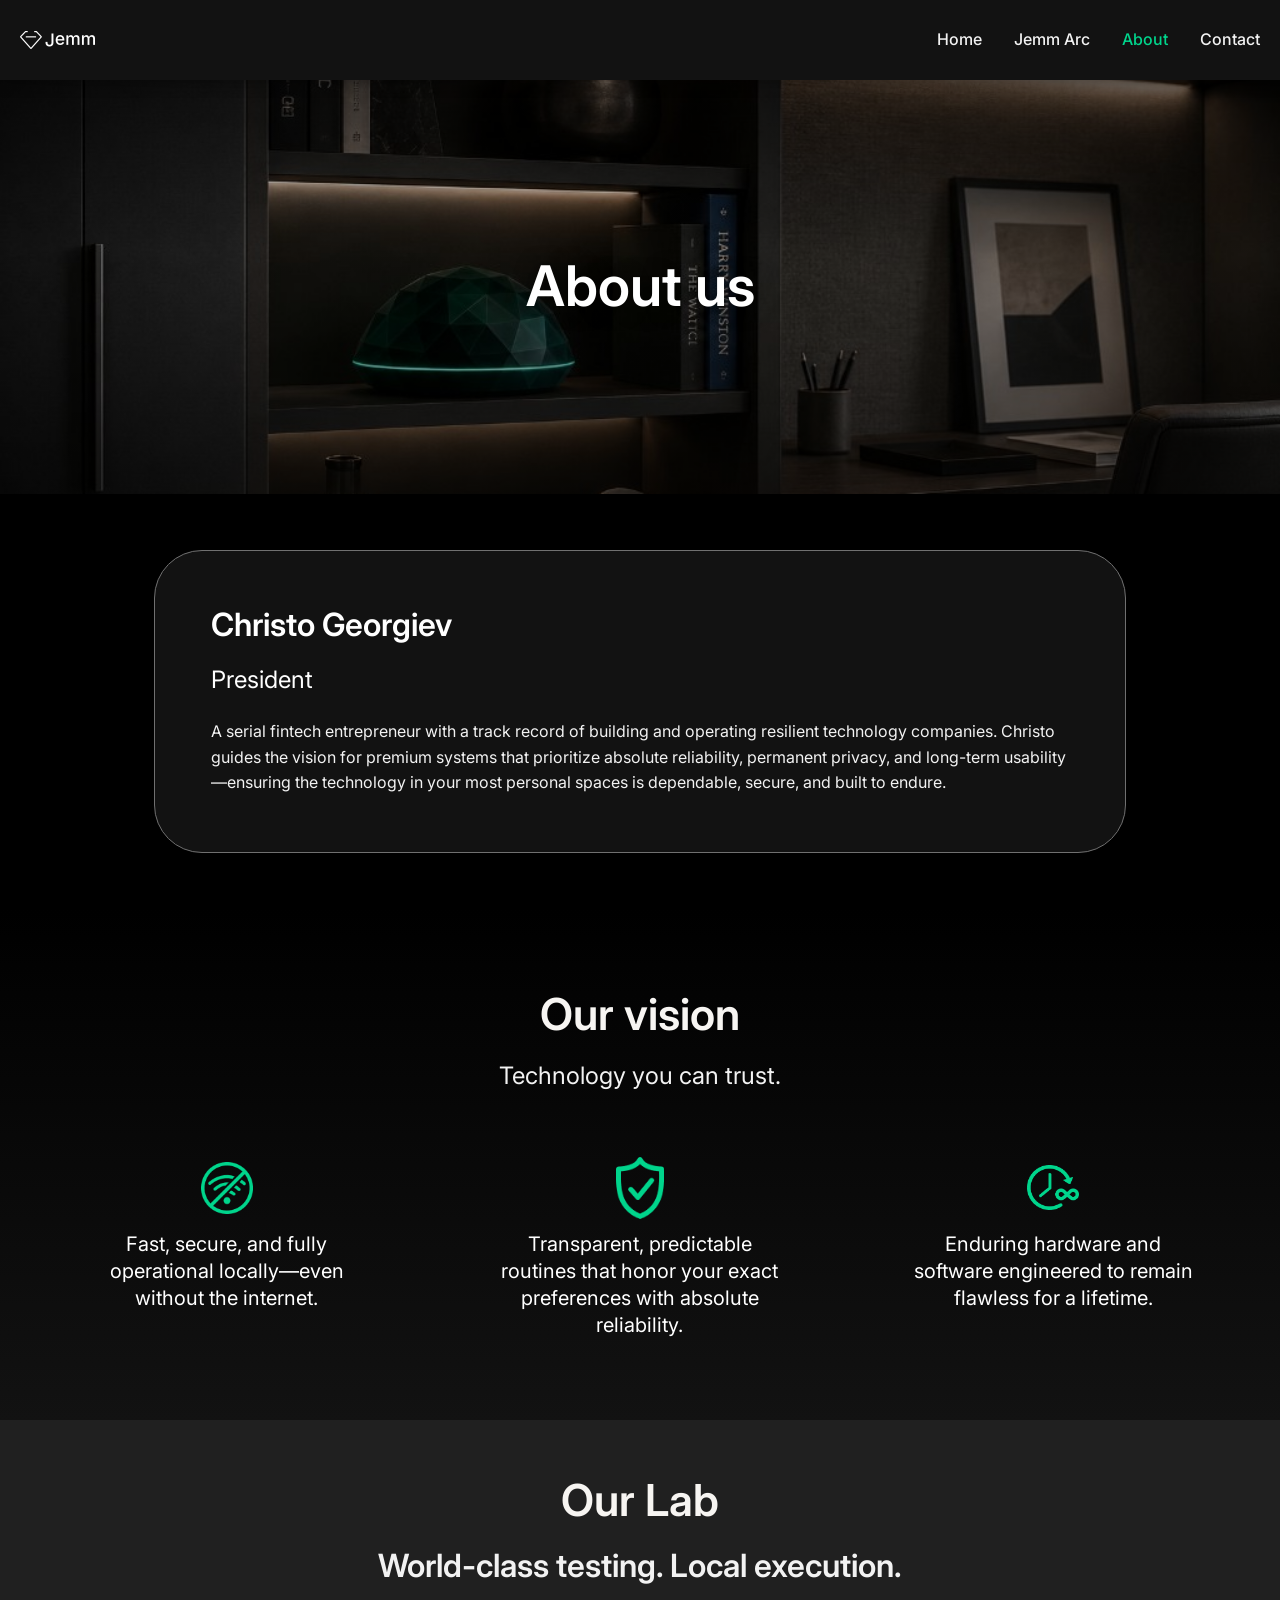
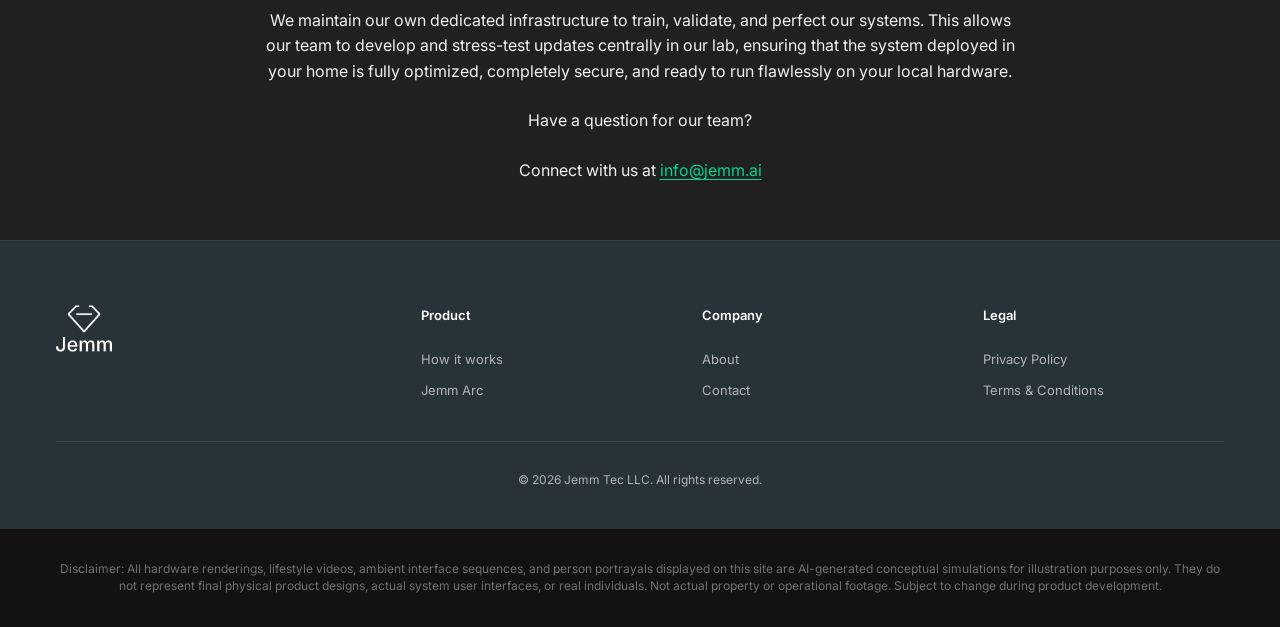
==== commit eab06390: "Refine About card and homepage hero Polish the founder card styling and expand the homepage sequence" ====
--- a/about.html
+++ b/about.html
@@ -42,10 +42,7 @@
 
     <section class="section section--black" aria-labelledby="founder-title">
       <div class="container">
-        <div class="split-card" style="max-width: 972px;">
-          <div class="split-card__media">
-            <img src="assets/images/christo.jpg" alt="Christo Georgiev, President of Jemm" loading="lazy" />
-          </div>
+        <div class="split-card split-card--text-only" style="max-width: 972px;">
           <div class="split-card__body">
             <h2 class="h3" id="founder-title" style="color: var(--white);">Christo Georgiev</h2>
             <p class="h4" style="color: var(--white); margin: 0;">President</p>
@@ -78,7 +75,7 @@
       </div>
     </section>
 
-    <section class="section section--ink" aria-labelledby="lab-title">
+    <section class="section section--charcoal" aria-labelledby="lab-title">
       <div class="container lab-section">
         <h2 class="h2" id="lab-title" style="color: var(--coconut);">Our Lab</h2>
         <p class="h3" style="color: var(--lite-gray); margin: 0;">World-class testing. Local execution.</p>
--- a/css/styles.css
+++ b/css/styles.css
@@ -266,15 +266,15 @@
 .site-nav {
   display: flex;
   align-items: center;
-  gap: 8px;
+  gap: 32px;
 }
 
 .site-nav a {
   display: flex;
   align-items: center;
   justify-content: center;
-  min-width: 113px;
-  padding: 4px 8px;
+  min-width: 0;
+  padding: 4px 0;
   font-size: var(--body);
   font-weight: 500;
   color: var(--lite-gray);
@@ -400,8 +400,8 @@
   position: absolute;
   inset: 0;
   background:
-    linear-gradient(to top, rgba(0, 0, 0, 0.72) 0%, rgba(0, 0, 0, 0.28) 42%, rgba(0, 0, 0, 0.18) 100%),
-    rgba(0, 0, 0, 0.22);
+    linear-gradient(to top, rgba(0, 0, 0, 0.62) 0%, rgba(0, 0, 0, 0.18) 42%, rgba(0, 0, 0, 0.08) 100%),
+    rgba(0, 0, 0, 0.12);
 }
 
 .hero-home__content {
@@ -708,7 +708,7 @@
 
 .about-feature-icon {
   display: block;
-  width: 72px;
+  width: 52px;
   height: 62px;
   background: var(--neon);
   mask-repeat: no-repeat;
@@ -983,6 +983,24 @@
   margin-inline: auto;
   padding: 32px;
   border-radius: var(--radius-xl);
+}
+
+.split-card--text-only {
+  grid-template-columns: minmax(0, 1fr);
+  padding: 56px;
+  border: 1px solid var(--gray);
+  background: var(--ink);
+  border-radius: var(--radius-xl);
+}
+
+.split-card--text-only .split-card__body {
+  padding-inline: 0;
+}
+
+@media (max-width: 640px) {
+  .split-card--text-only #founder-title {
+    font-size: 1.75rem;
+  }
 }
 
 .split-card__media {
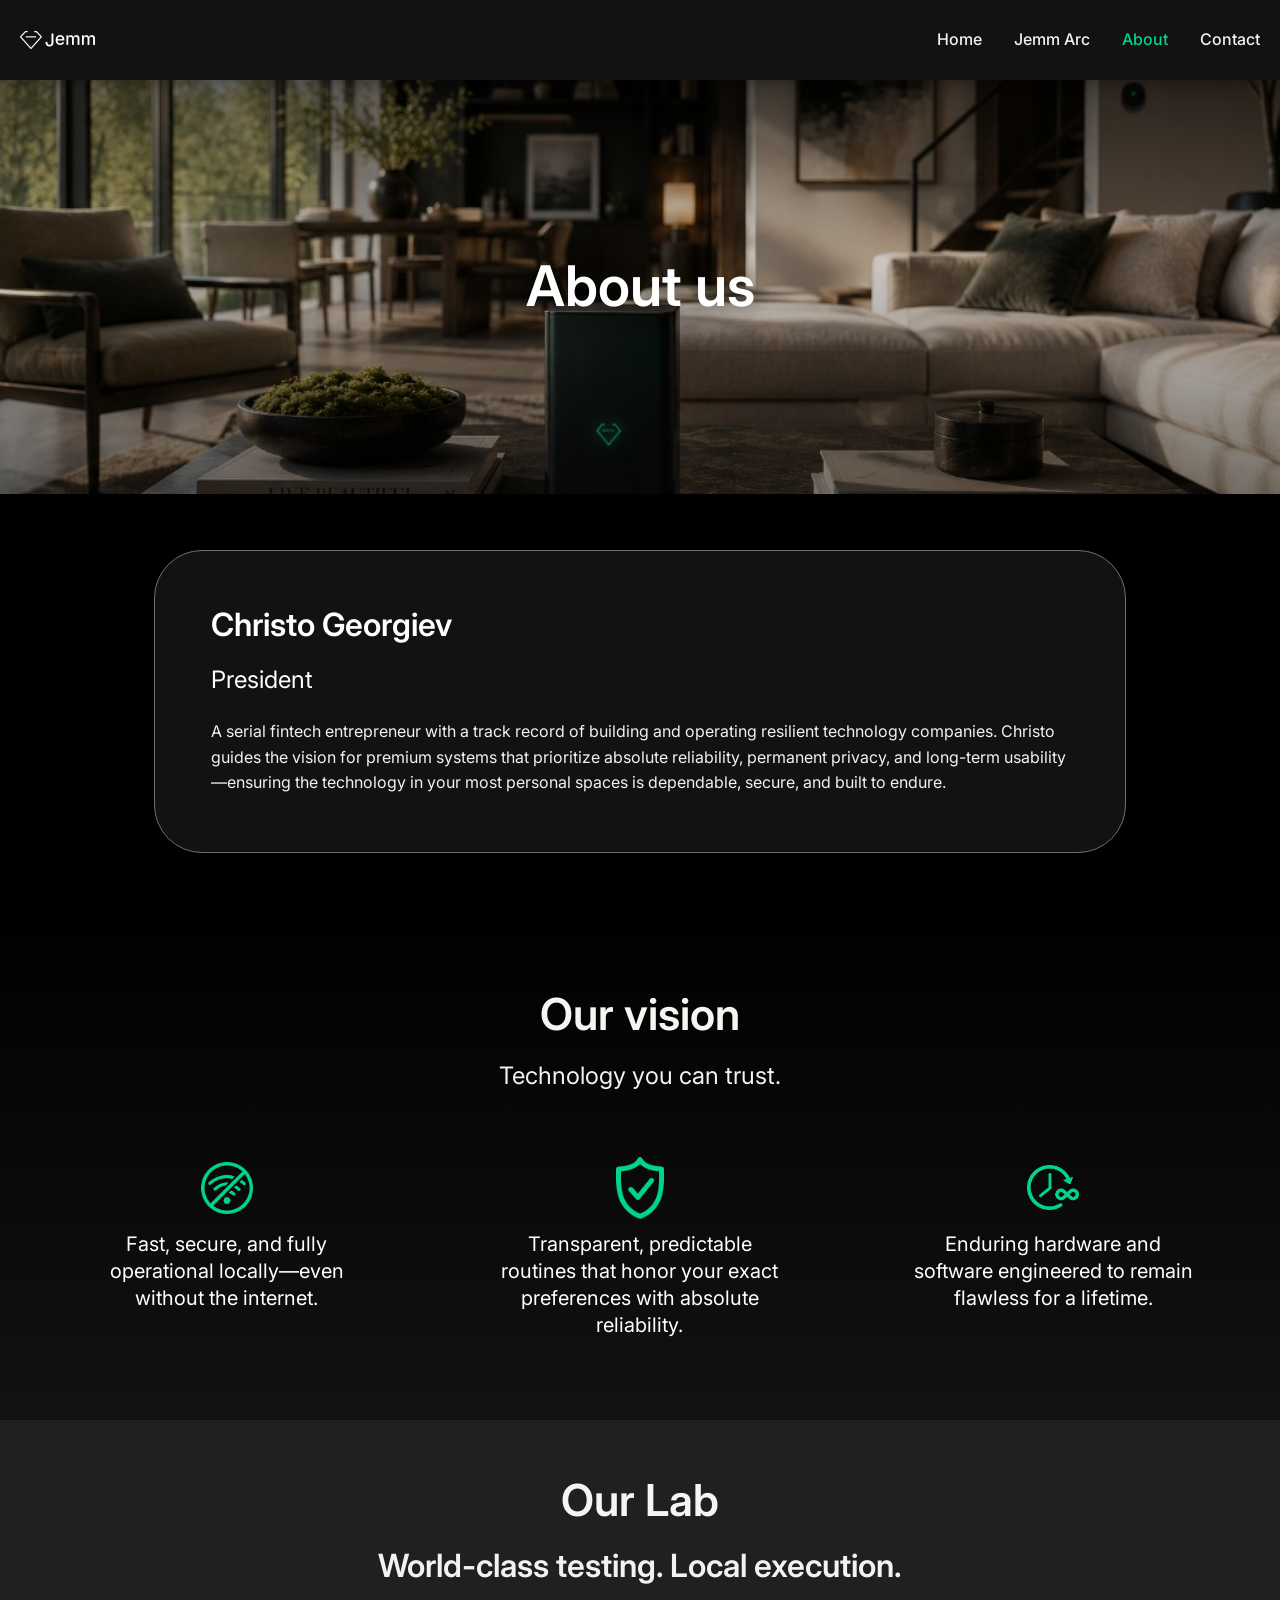
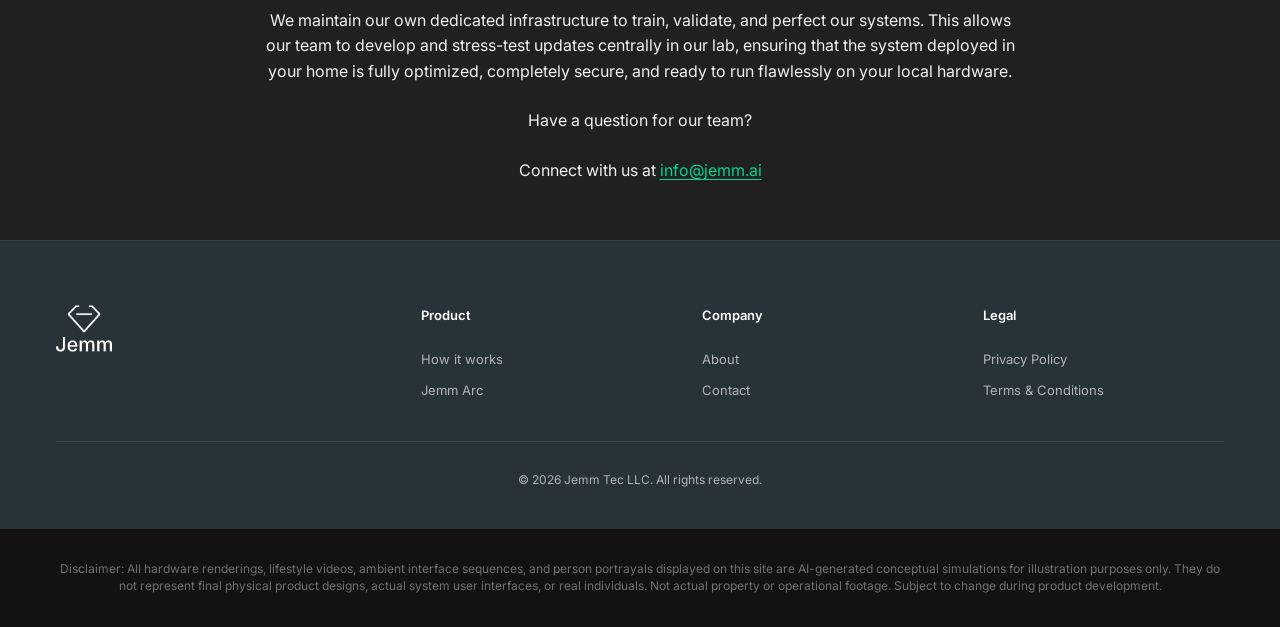
==== commit 24d4eed1: "Refresh approved site media Update home scenes, product imagery, legal and contact heroes, and the J" ====
--- a/about.html
+++ b/about.html
@@ -5,7 +5,7 @@
   <meta name="viewport" content="width=device-width, initial-scale=1.0" />
   <link rel="icon" href="assets/favicon.png" type="image/png" />
   <title>About — Jemm</title>
-  <meta name="description" content="Founder-led team building premium home systems that prioritize reliability, privacy, and long-term usability." />
+  <meta name="description" content="A seamless life companion that completes your daily tasks on command." />
   <link rel="preconnect" href="https://fonts.googleapis.com" />
   <link rel="preconnect" href="https://fonts.gstatic.com" crossorigin />
   <link href="https://fonts.googleapis.com/css2?family=Inter:wght@400;500;600;700&display=swap" rel="stylesheet" />
@@ -33,7 +33,7 @@
   <main>
     <section class="hero-page hero-page--scene hero-page--plain hero-page--about" aria-labelledby="about-hero-title">
       <div class="hero-page__bg" aria-hidden="true">
-        <img src="assets/images/hero-about.jpg" alt="" />
+        <img src="assets/images/hero-about-contact-living-room.png" alt="" />
       </div>
       <div class="hero-page__content">
         <h1 class="h1" id="about-hero-title" style="color: var(--white);">About us</h1>
--- a/css/styles.css
+++ b/css/styles.css
@@ -343,17 +343,27 @@
   }
 
   .hero-home {
-    min-height: max(640px, 100svh);
-    min-height: max(640px, 100dvh);
-    padding-bottom: 64px;
+    min-height: max(520px, 62svh);
+    min-height: max(520px, 62dvh);
+    padding-top: calc(var(--nav-h) + 24px);
+    padding-bottom: 32px;
   }
 
   .hero-home__content {
-    gap: clamp(48px, 12vw, 80px);
+    gap: 32px;
   }
 
   .hero-home__stack {
-    gap: 32px;
+    gap: 24px;
+  }
+
+  .hero-home__copy h1 {
+    font-size: clamp(1.875rem, 8vw, 2.125rem);
+  }
+
+  .hero-home__copy p {
+    font-size: 0.875rem;
+    line-height: 1.4;
   }
 
   .hero-page {
@@ -475,12 +485,9 @@
   text-shadow: 0 2px 20px rgba(0, 0, 0, 0.55);
 }
 
-.hero-page--about .hero-page__bg img {
-  object-position: center 45%;
-}
-
+.hero-page--about .hero-page__bg img,
 .hero-page--contact .hero-page__bg img {
-  object-position: center 58%;
+  object-position: center 50%;
 }
 
 .hero-page--product .hero-page__bg img {
@@ -608,46 +615,6 @@
   overflow: visible;
   padding: 8px 0 20px;
   isolation: isolate;
-}
-
-.device-showcase::before {
-  content: "";
-  position: absolute;
-  left: 50%;
-  top: 50%;
-  transform: translate(-50%, -50%);
-  width: 68%;
-  height: 62%;
-  background: radial-gradient(
-    ellipse at center,
-    rgba(0, 213, 140, 0.1) 0%,
-    rgba(5, 145, 97, 0.05) 38%,
-    rgba(0, 213, 140, 0.02) 58%,
-    transparent 76%
-  );
-  z-index: 1;
-  pointer-events: none;
-  filter: blur(10px);
-}
-
-.device-showcase::after {
-  content: "";
-  position: absolute;
-  left: 50%;
-  top: 62%;
-  transform: translate(-50%, -50%);
-  width: 50%;
-  height: 18%;
-  background: radial-gradient(
-    ellipse at center,
-    rgba(0, 213, 140, 0.14) 0%,
-    rgba(5, 145, 97, 0.07) 42%,
-    rgba(0, 213, 140, 0.03) 62%,
-    transparent 82%
-  );
-  z-index: 1;
-  pointer-events: none;
-  filter: blur(12px);
 }
 
 .device-showcase__device {
@@ -873,7 +840,7 @@
   transform: translateY(0);
 }
 
-.story-row__media img {
+.story-row__media :is(img, video) {
   width: 100%;
   height: auto;
   display: block;
@@ -1009,7 +976,7 @@
   aspect-ratio: 490 / 374;
 }
 
-.split-card__media img {
+.split-card__media :is(img, video) {
   width: 100%;
   height: 100%;
   object-fit: cover;
@@ -1082,46 +1049,6 @@
   margin-inline: auto;
   box-sizing: border-box;
   isolation: isolate;
-}
-
-.partner-band__visual::before {
-  content: "";
-  position: absolute;
-  left: 50%;
-  top: 50%;
-  transform: translate(-50%, -50%);
-  width: 78%;
-  height: 80%;
-  background: radial-gradient(
-    ellipse at center,
-    rgba(0, 213, 140, 0.34) 0%,
-    rgba(5, 145, 97, 0.2) 38%,
-    rgba(0, 213, 140, 0.08) 58%,
-    transparent 76%
-  );
-  z-index: 0;
-  pointer-events: none;
-  filter: blur(12px);
-}
-
-.partner-band__visual::after {
-  content: "";
-  position: absolute;
-  left: 50%;
-  top: 66%;
-  transform: translate(-50%, -50%);
-  width: 66%;
-  height: 28%;
-  background: radial-gradient(
-    ellipse at center,
-    rgba(0, 213, 140, 0.42) 0%,
-    rgba(5, 145, 97, 0.22) 42%,
-    rgba(0, 213, 140, 0.08) 62%,
-    transparent 82%
-  );
-  z-index: 0;
-  pointer-events: none;
-  filter: blur(14px);
 }
 
 .partner-band__device {
@@ -1459,3 +1386,52 @@
     padding: 48px 0 32px;
   }
 }
+
+/* Homepage hero mobile overrides must follow the base hero styles. */
+@media (max-width: 768px) {
+  .hero-home {
+    min-height: max(480px, 58svh);
+    min-height: max(480px, 58dvh);
+    padding-top: calc(var(--nav-h) + 24px);
+    padding-bottom: 32px;
+  }
+
+  .hero-home__content {
+    gap: 20px;
+  }
+
+  .hero-home__stack {
+    gap: 24px;
+  }
+
+  .hero-home__copy h1 {
+    font-size: clamp(1.75rem, 7.5vw, 2rem);
+  }
+
+  .hero-home__copy p {
+    font-size: 0.875rem;
+    line-height: 1.4;
+  }
+
+  .hero-home__actions {
+    flex-direction: row;
+    flex-wrap: nowrap;
+    gap: 8px;
+    width: 100%;
+  }
+
+  .hero-home__actions .btn {
+    flex: 0 1 auto;
+    min-width: 0;
+    width: auto;
+    padding-inline: 20px;
+    font-size: 0.8125rem;
+    white-space: nowrap;
+  }
+}
+
+@media (min-width: 769px) {
+  .hero-home {
+    padding-bottom: 212px;
+  }
+}
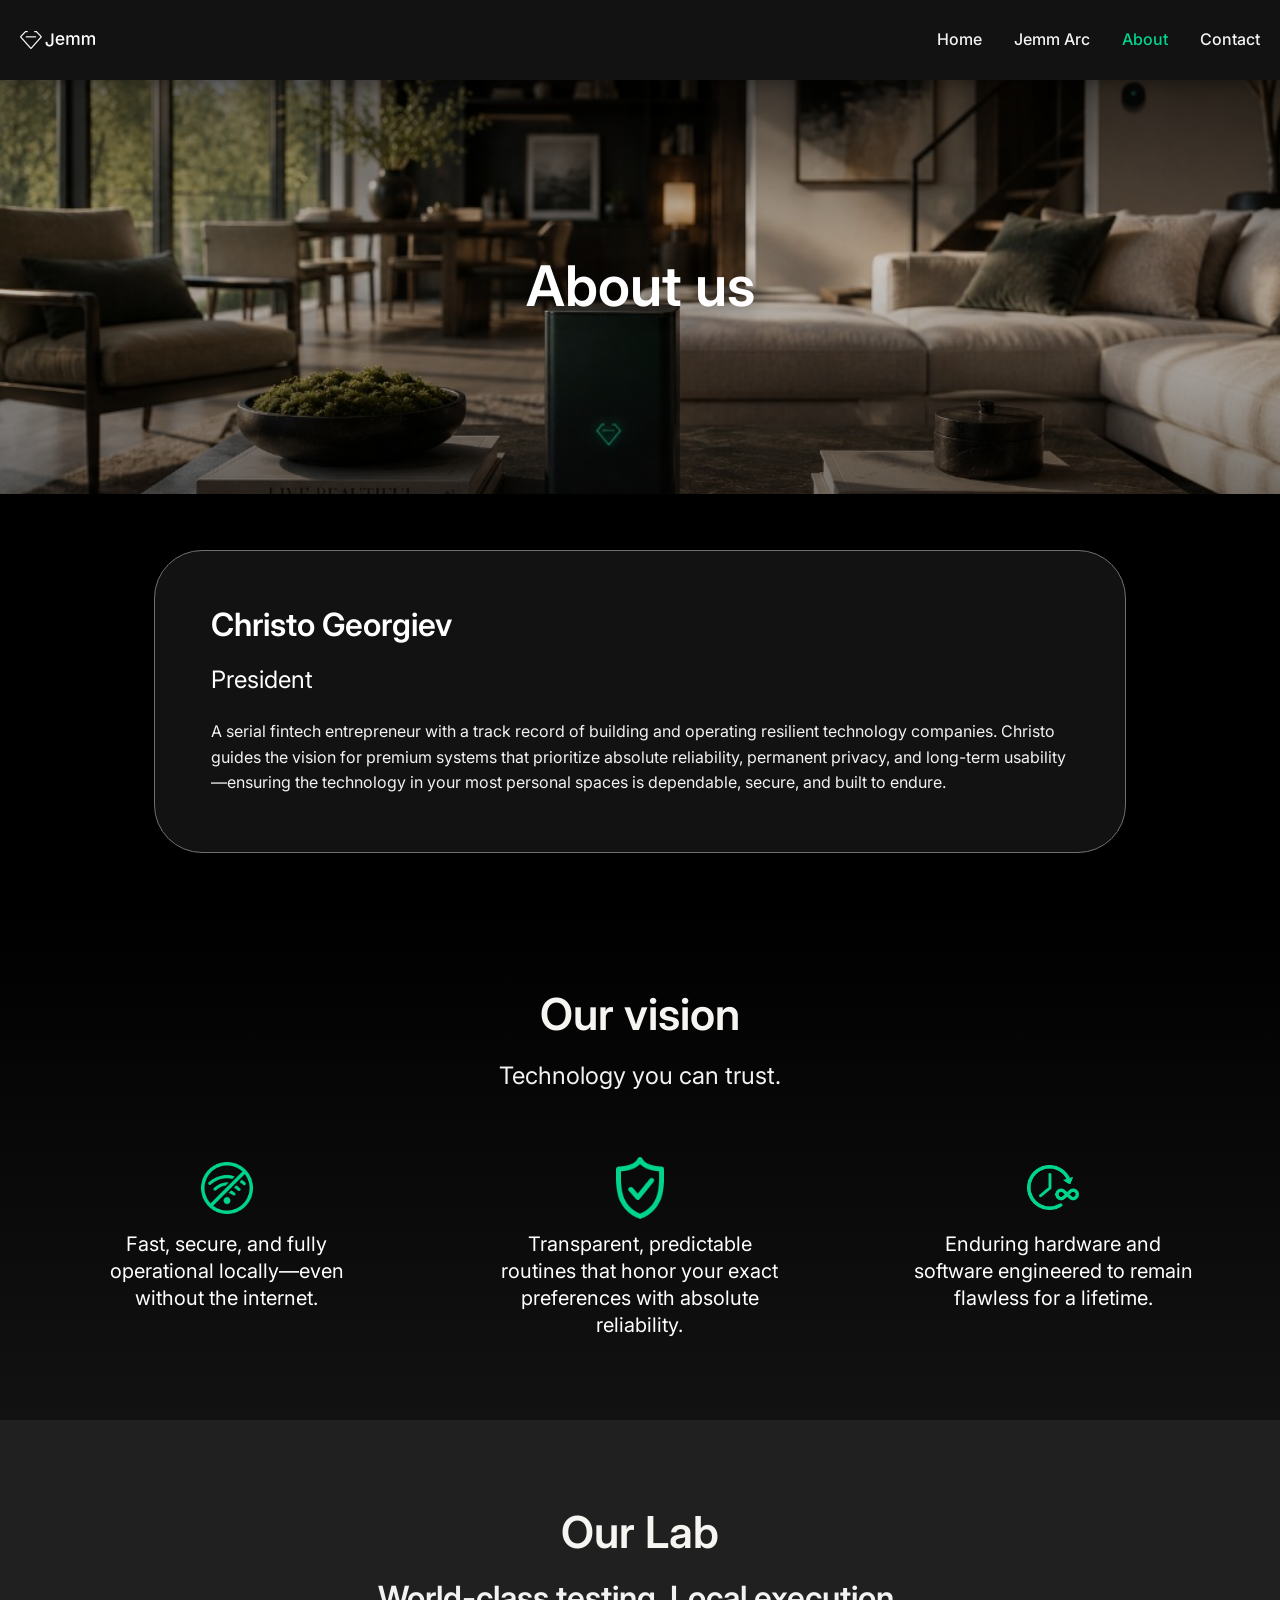
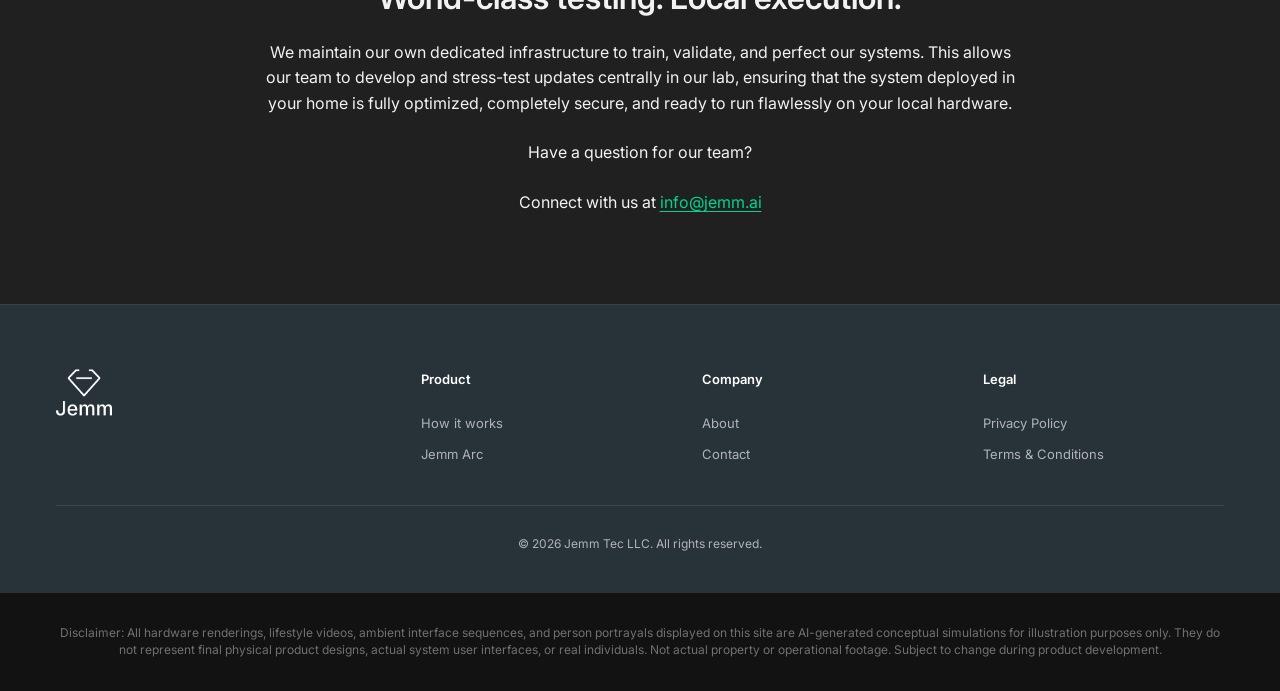
==== commit 884b5292: "Add spacing to About lab section Give the Our Lab section more vertical breathing room on all viewpo" ====
--- a/about.html
+++ b/about.html
@@ -75,7 +75,7 @@
       </div>
     </section>
 
-    <section class="section section--charcoal" aria-labelledby="lab-title">
+    <section class="section section--charcoal about-lab" aria-labelledby="lab-title">
       <div class="container lab-section">
         <h2 class="h2" id="lab-title" style="color: var(--coconut);">Our Lab</h2>
         <p class="h3" style="color: var(--lite-gray); margin: 0;">World-class testing. Local execution.</p>
--- a/css/styles.css
+++ b/css/styles.css
@@ -1112,6 +1112,10 @@
 }
 
 /* About — lab */
+.about-lab {
+  padding-block: clamp(72px, 7vw, 88px);
+}
+
 .lab-section {
   max-width: 874px;
   margin-inline: auto;
